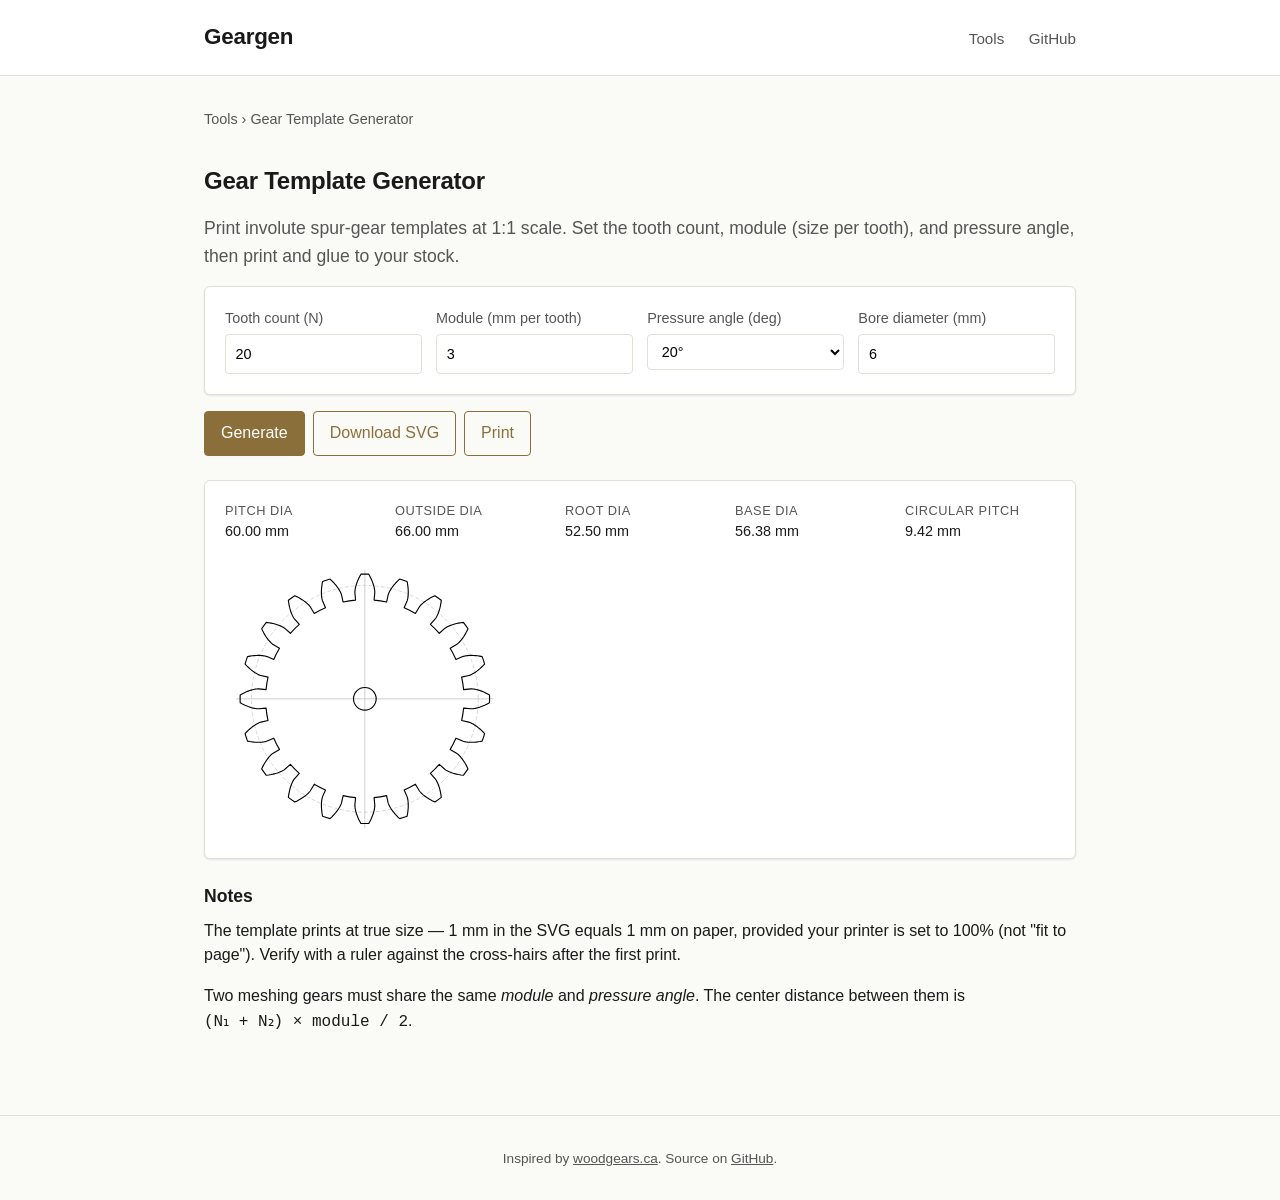
==== tools/gear-generator/index.html @ 98121b7c "Initial scaffold: gear template generator" ====
<!DOCTYPE html>
<html lang="en">
<head>
  <meta charset="UTF-8">
  <meta name="viewport" content="width=device-width, initial-scale=1">
  <title>Gear Template Generator — Geargen</title>
  <link rel="stylesheet" href="../../css/style.css">
</head>
<body>
  <header class="site">
    <div class="inner">
      <h1>Geargen</h1>
      <nav>
        <a href="../../index.html">Tools</a>
        <a href="https://github.com/Ayoub-Torkian/geargen">GitHub</a>
      </nav>
    </div>
  </header>

  <main>
    <div class="breadcrumb"><a href="../../index.html">Tools</a> &rsaquo; Gear Template Generator</div>
    <h2>Gear Template Generator</h2>
    <p class="lead">Print involute spur-gear templates at 1:1 scale. Set the tooth count, module (size per tooth), and pressure angle, then print and glue to your stock.</p>

    <form class="controls" id="gearForm" onsubmit="return false;">
      <div class="field">
        <label for="teeth">Tooth count (N)</label>
        <input type="number" id="teeth" min="6" max="200" step="1" value="20">
      </div>
      <div class="field">
        <label for="module">Module (mm per tooth)</label>
        <input type="number" id="module" min="0.5" max="20" step="0.1" value="3">
      </div>
      <div class="field">
        <label for="pressure">Pressure angle (deg)</label>
        <select id="pressure">
          <option value="14.5">14.5&deg;</option>
          <option value="20" selected>20&deg;</option>
          <option value="25">25&deg;</option>
        </select>
      </div>
      <div class="field">
        <label for="bore">Bore diameter (mm)</label>
        <input type="number" id="bore" min="0" max="50" step="0.5" value="6">
      </div>
    </form>

    <div class="actions">
      <button id="genBtn">Generate</button>
      <button class="secondary" id="downloadSvg">Download SVG</button>
      <button class="secondary" id="printBtn">Print</button>
    </div>

    <div class="output" id="output" hidden>
      <div class="stats" id="stats"></div>
      <div id="svgHost"></div>
    </div>

    <h3>Notes</h3>
    <p>The template prints at true size — 1&nbsp;mm in the SVG equals 1&nbsp;mm on paper, provided your printer is set to 100% (not "fit to page"). Verify with a ruler against the cross-hairs after the first print.</p>
    <p>Two meshing gears must share the same <em>module</em> and <em>pressure angle</em>. The center distance between them is <code>(N₁&nbsp;+&nbsp;N₂)&nbsp;×&nbsp;module&nbsp;/&nbsp;2</code>.</p>
  </main>

  <footer class="site">
    Inspired by <a href="https://woodgears.ca">woodgears.ca</a>. Source on <a href="https://github.com/Ayoub-Torkian/geargen">GitHub</a>.
  </footer>

  <script type="module">
    import { renderGearSVG } from './gear.js';

    const $ = (id) => document.getElementById(id);
    const output = $('output');
    const svgHost = $('svgHost');
    const statsEl = $('stats');

    function getInputs() {
      return {
        N: Math.max(6, Math.min(200, parseInt($('teeth').value, 10) || 20)),
        m: Math.max(0.5, Math.min(20, parseFloat($('module').value) || 3)),
        alphaDeg: parseFloat($('pressure').value) || 20,
        bore: Math.max(0, parseFloat($('bore').value) || 0),
      };
    }

    function generate() {
      const { N, m, alphaDeg, bore } = getInputs();
      const { svg, geometry: g } = renderGearSVG(N, m, alphaDeg, { boreDiameter: bore });
      svgHost.innerHTML = svg;
      output.hidden = false;

      const fmt = (n, d = 2) => n.toFixed(d) + ' mm';
      statsEl.innerHTML = `
        <div><span class="k">Pitch dia</span><span class="v">${fmt(g.rp * 2)}</span></div>
        <div><span class="k">Outside dia</span><span class="v">${fmt(g.raEff * 2)}</span></div>
        <div><span class="k">Root dia</span><span class="v">${fmt(g.rf * 2)}</span></div>
        <div><span class="k">Base dia</span><span class="v">${fmt(g.rb * 2)}</span></div>
        <div><span class="k">Circular pitch</span><span class="v">${fmt(Math.PI * g.m)}</span></div>
        ${g.pointedTip ? '<div><span class="k">Warning</span><span class="v" style="color:#b35;">Pointed teeth at this N</span></div>' : ''}
      `;
    }

    function downloadSvg() {
      const { N, m, alphaDeg, bore } = getInputs();
      const { svg } = renderGearSVG(N, m, alphaDeg, { boreDiameter: bore });
      const blob = new Blob([svg], { type: 'image/svg+xml;charset=utf-8' });
      const url = URL.createObjectURL(blob);
      const a = document.createElement('a');
      a.href = url;
      a.download = `gear_N${N}_m${m}_a${alphaDeg}.svg`;
      document.body.appendChild(a);
      a.click();
      a.remove();
      URL.revokeObjectURL(url);
    }

    $('genBtn').addEventListener('click', generate);
    $('downloadSvg').addEventListener('click', downloadSvg);
    $('printBtn').addEventListener('click', () => window.print());

    // Generate once on load
    generate();
  </script>
</body>
</html>
---- css/style.css ----
/* Geargen — modernized minimal style */

:root {
  --fg: #1a1a1a;
  --fg-soft: #555;
  --bg: #fafaf7;
  --bg-card: #ffffff;
  --accent: #8b6f3a;
  --accent-hover: #6b5429;
  --border: #e2dfd6;
  --shadow: 0 1px 3px rgba(0, 0, 0, 0.04), 0 1px 2px rgba(0, 0, 0, 0.06);
  --radius: 6px;
  --max-width: 920px;
}

* { box-sizing: border-box; }

html, body {
  margin: 0;
  padding: 0;
  background: var(--bg);
  color: var(--fg);
  font-family: -apple-system, BlinkMacSystemFont, "Segoe UI", Roboto, "Helvetica Neue", Arial, sans-serif;
  font-size: 16px;
  line-height: 1.55;
  -webkit-font-smoothing: antialiased;
}

a {
  color: var(--accent);
  text-decoration: none;
}
a:hover { color: var(--accent-hover); text-decoration: underline; }

header.site {
  border-bottom: 1px solid var(--border);
  background: var(--bg-card);
}
header.site .inner {
  max-width: var(--max-width);
  margin: 0 auto;
  padding: 1.25rem 1.5rem;
  display: flex;
  align-items: baseline;
  justify-content: space-between;
  gap: 1rem;
  flex-wrap: wrap;
}
header.site h1 {
  margin: 0;
  font-size: 1.4rem;
  letter-spacing: -0.01em;
}
header.site nav a {
  margin-left: 1.25rem;
  font-size: 0.95rem;
  color: var(--fg-soft);
}
header.site nav a:hover { color: var(--accent); }

main {
  max-width: var(--max-width);
  margin: 0 auto;
  padding: 2rem 1.5rem 4rem;
}

h2 {
  font-size: 1.5rem;
  margin: 2rem 0 1rem;
  letter-spacing: -0.01em;
}
h3 { font-size: 1.1rem; margin: 1.5rem 0 0.5rem; }

p { margin: 0 0 1rem; }
p.lead { font-size: 1.1rem; color: var(--fg-soft); }

.tool-grid {
  display: grid;
  grid-template-columns: repeat(auto-fill, minmax(260px, 1fr));
  gap: 1rem;
  margin-top: 1.5rem;
}
.tool-card {
  display: block;
  padding: 1.25rem;
  background: var(--bg-card);
  border: 1px solid var(--border);
  border-radius: var(--radius);
  box-shadow: var(--shadow);
  text-decoration: none;
  color: inherit;
  transition: transform 0.08s ease, border-color 0.08s ease;
}
.tool-card:hover {
  border-color: var(--accent);
  transform: translateY(-1px);
  text-decoration: none;
}
.tool-card h3 { margin: 0 0 0.4rem; color: var(--accent); }
.tool-card p { margin: 0; color: var(--fg-soft); font-size: 0.95rem; }
.tool-card.stub { opacity: 0.55; cursor: default; }
.tool-card.stub:hover { transform: none; border-color: var(--border); }

/* Forms / controls */
.controls {
  display: grid;
  grid-template-columns: repeat(auto-fit, minmax(180px, 1fr));
  gap: 0.9rem;
  padding: 1.25rem;
  background: var(--bg-card);
  border: 1px solid var(--border);
  border-radius: var(--radius);
  box-shadow: var(--shadow);
}
.field {
  display: flex;
  flex-direction: column;
  font-size: 0.9rem;
}
.field label {
  color: var(--fg-soft);
  margin-bottom: 0.3rem;
}
.field input, .field select {
  font: inherit;
  padding: 0.5rem 0.6rem;
  border: 1px solid var(--border);
  border-radius: 4px;
  background: #fff;
}
.field input:focus, .field select:focus {
  outline: 2px solid var(--accent);
  outline-offset: -1px;
  border-color: var(--accent);
}

.actions {
  margin-top: 1rem;
  display: flex;
  gap: 0.5rem;
  flex-wrap: wrap;
}
button {
  font: inherit;
  padding: 0.55rem 1rem;
  border: 1px solid var(--accent);
  background: var(--accent);
  color: #fff;
  border-radius: 4px;
  cursor: pointer;
}
button:hover { background: var(--accent-hover); border-color: var(--accent-hover); }
button.secondary {
  background: transparent;
  color: var(--accent);
}
button.secondary:hover { background: var(--bg-card); color: var(--accent-hover); }

/* Output area */
.output {
  margin-top: 1.5rem;
  padding: 1.25rem;
  background: var(--bg-card);
  border: 1px solid var(--border);
  border-radius: var(--radius);
  box-shadow: var(--shadow);
}
.output svg {
  display: block;
  max-width: 100%;
  height: auto;
  background: #fff;
}
.stats {
  display: grid;
  grid-template-columns: repeat(auto-fit, minmax(140px, 1fr));
  gap: 0.5rem 1.25rem;
  margin-bottom: 1rem;
  font-size: 0.9rem;
}
.stats .k { color: var(--fg-soft); display: block; font-size: 0.8rem; text-transform: uppercase; letter-spacing: 0.04em; }
.stats .v { font-variant-numeric: tabular-nums; font-weight: 500; }

footer.site {
  border-top: 1px solid var(--border);
  padding: 2rem 1.5rem;
  color: var(--fg-soft);
  font-size: 0.85rem;
  text-align: center;
}
footer.site a { color: var(--fg-soft); text-decoration: underline; }

/* Print: only show the gear SVG */
@media print {
  header.site, footer.site, .controls, .actions, .stats, .breadcrumb { display: none !important; }
  body { background: #fff; }
  main { padding: 0; max-width: none; }
  .output { border: none; box-shadow: none; padding: 0; }
}

.breadcrumb {
  font-size: 0.9rem;
  color: var(--fg-soft);
  margin-bottom: 0.5rem;
}
.breadcrumb a { color: var(--fg-soft); }
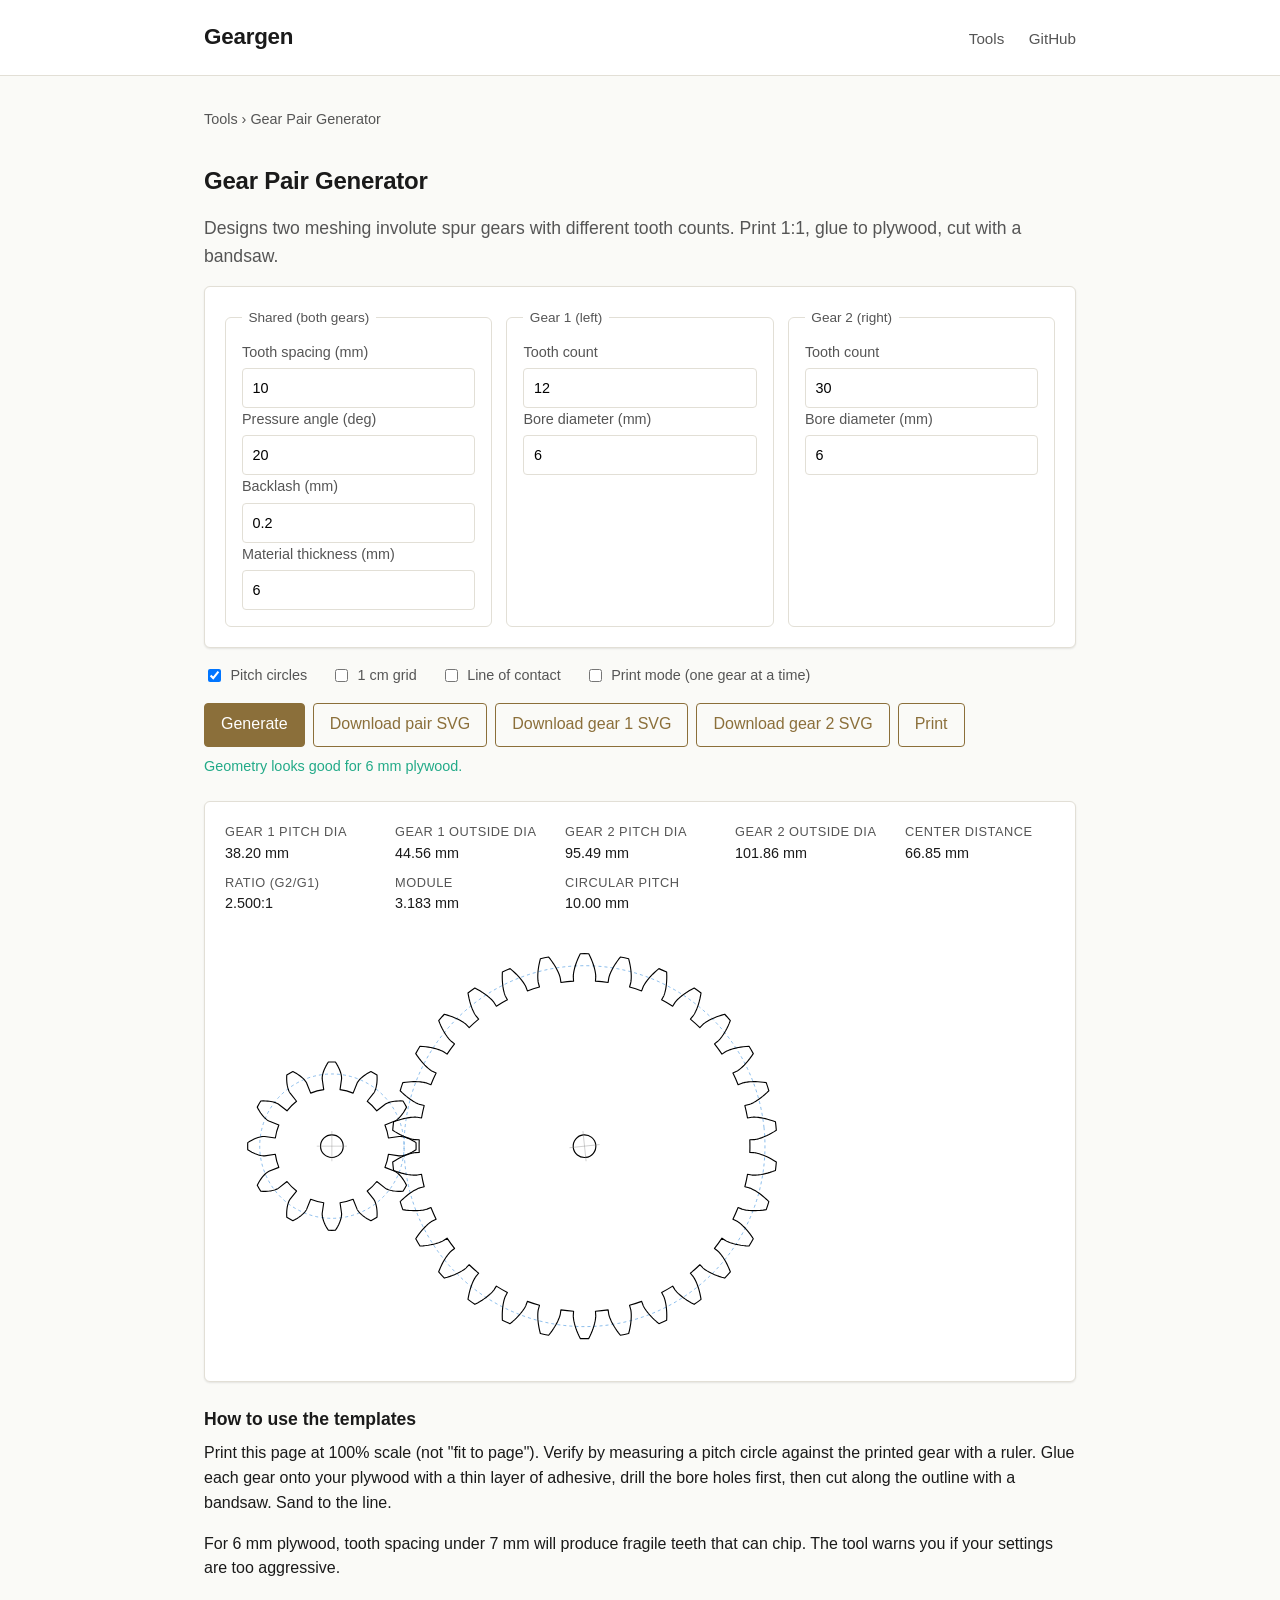
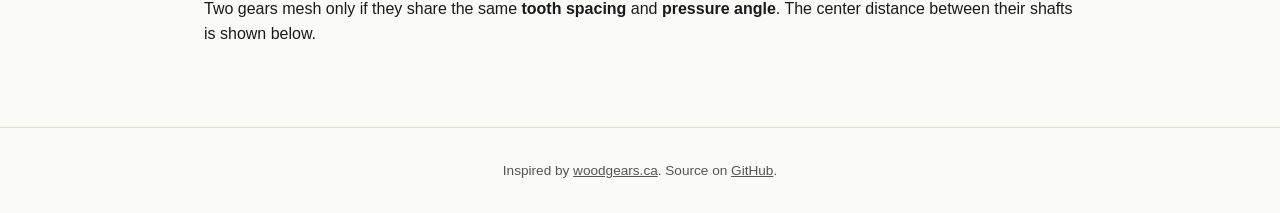
==== commit 6a0cfdff: "Update: 2026-05-25 15:42" ====
--- a/tools/gear-generator/index.html
+++ b/tools/gear-generator/index.html
@@ -3,8 +3,19 @@
 <head>
   <meta charset="UTF-8">
   <meta name="viewport" content="width=device-width, initial-scale=1">
-  <title>Gear Template Generator — Geargen</title>
+  <title>Gear Pair Generator — Geargen</title>
   <link rel="stylesheet" href="../../css/style.css">
+  <style>
+    .pair-controls { display: grid; grid-template-columns: repeat(auto-fit, minmax(140px, 1fr)); }
+    .toggles { display: flex; flex-wrap: wrap; gap: 1rem 1.5rem; margin-top: 1rem; font-size: 0.9rem; color: var(--fg-soft); }
+    .toggles label { display: flex; align-items: center; gap: 0.4rem; cursor: pointer; }
+    .warn { color: #b35; font-size: 0.9rem; margin-top: 0.5rem; }
+    .ok-note { color: #2a8;  font-size: 0.9rem; margin-top: 0.5rem; }
+    fieldset { border: 1px solid var(--border); border-radius: var(--radius); padding: 0.8rem 1rem 1rem; margin: 0; background: var(--bg-card); }
+    fieldset legend { font-size: 0.85rem; color: var(--fg-soft); padding: 0 0.4rem; }
+    .pair-grid { display: grid; grid-template-columns: 1fr 1fr; gap: 1rem; }
+    @media (max-width: 640px) { .pair-grid { grid-template-columns: 1fr; } }
+  </style>
 </head>
 <body>
   <header class="site">
@@ -18,47 +29,83 @@
   </header>
 
   <main>
-    <div class="breadcrumb"><a href="../../index.html">Tools</a> &rsaquo; Gear Template Generator</div>
-    <h2>Gear Template Generator</h2>
-    <p class="lead">Print involute spur-gear templates at 1:1 scale. Set the tooth count, module (size per tooth), and pressure angle, then print and glue to your stock.</p>
-
-    <form class="controls" id="gearForm" onsubmit="return false;">
-      <div class="field">
-        <label for="teeth">Tooth count (N)</label>
-        <input type="number" id="teeth" min="6" max="200" step="1" value="20">
-      </div>
-      <div class="field">
-        <label for="module">Module (mm per tooth)</label>
-        <input type="number" id="module" min="0.5" max="20" step="0.1" value="3">
-      </div>
-      <div class="field">
-        <label for="pressure">Pressure angle (deg)</label>
-        <select id="pressure">
-          <option value="14.5">14.5&deg;</option>
-          <option value="20" selected>20&deg;</option>
-          <option value="25">25&deg;</option>
-        </select>
-      </div>
-      <div class="field">
-        <label for="bore">Bore diameter (mm)</label>
-        <input type="number" id="bore" min="0" max="50" step="0.5" value="6">
-      </div>
+    <div class="breadcrumb"><a href="../../index.html">Tools</a> &rsaquo; Gear Pair Generator</div>
+    <h2>Gear Pair Generator</h2>
+    <p class="lead">Designs two meshing involute spur gears with different tooth counts. Print 1:1, glue to plywood, cut with a bandsaw.</p>
+
+    <form class="controls pair-controls" id="gearForm" onsubmit="return false;">
+      <fieldset>
+        <legend>Shared (both gears)</legend>
+        <div class="field">
+          <label for="spacing">Tooth spacing (mm)</label>
+          <input type="number" id="spacing" min="3" max="40" step="0.5" value="10">
+        </div>
+        <div class="field">
+          <label for="pressure">Pressure angle (deg)</label>
+          <input type="number" id="pressure" min="10" max="30" step="0.5" value="20">
+        </div>
+        <div class="field">
+          <label for="backlash">Backlash (mm)</label>
+          <input type="number" id="backlash" min="0" max="2" step="0.05" value="0.2">
+        </div>
+        <div class="field">
+          <label for="material">Material thickness (mm)</label>
+          <input type="number" id="material" min="3" max="25" step="0.5" value="6">
+        </div>
+      </fieldset>
+
+      <fieldset>
+        <legend>Gear 1 (left)</legend>
+        <div class="field">
+          <label for="teeth1">Tooth count</label>
+          <input type="number" id="teeth1" min="6" max="200" step="1" value="12">
+        </div>
+        <div class="field">
+          <label for="bore1">Bore diameter (mm)</label>
+          <input type="number" id="bore1" min="0" max="50" step="0.5" value="6">
+        </div>
+      </fieldset>
+
+      <fieldset>
+        <legend>Gear 2 (right)</legend>
+        <div class="field">
+          <label for="teeth2">Tooth count</label>
+          <input type="number" id="teeth2" min="6" max="200" step="1" value="30">
+        </div>
+        <div class="field">
+          <label for="bore2">Bore diameter (mm)</label>
+          <input type="number" id="bore2" min="0" max="50" step="0.5" value="6">
+        </div>
+      </fieldset>
     </form>
+
+    <div class="toggles">
+      <label><input type="checkbox" id="tShowPitch" checked> Pitch circles</label>
+      <label><input type="checkbox" id="tShowGrid"> 1 cm grid</label>
+      <label><input type="checkbox" id="tShowLOC"> Line of contact</label>
+      <label><input type="checkbox" id="tPrintMode"> Print mode (one gear at a time)</label>
+    </div>
 
     <div class="actions">
       <button id="genBtn">Generate</button>
-      <button class="secondary" id="downloadSvg">Download SVG</button>
+      <button class="secondary" id="dlBoth">Download pair SVG</button>
+      <button class="secondary" id="dlGear1">Download gear 1 SVG</button>
+      <button class="secondary" id="dlGear2">Download gear 2 SVG</button>
       <button class="secondary" id="printBtn">Print</button>
     </div>
+
+    <div id="warnings"></div>
 
     <div class="output" id="output" hidden>
       <div class="stats" id="stats"></div>
       <div id="svgHost"></div>
-    </div>
-
-    <h3>Notes</h3>
-    <p>The template prints at true size — 1&nbsp;mm in the SVG equals 1&nbsp;mm on paper, provided your printer is set to 100% (not "fit to page"). Verify with a ruler against the cross-hairs after the first print.</p>
-    <p>Two meshing gears must share the same <em>module</em> and <em>pressure angle</em>. The center distance between them is <code>(N₁&nbsp;+&nbsp;N₂)&nbsp;×&nbsp;module&nbsp;/&nbsp;2</code>.</p>
+      <div id="svgHost2" hidden></div>
+    </div>
+
+    <h3>How to use the templates</h3>
+    <p>Print this page at 100% scale (not "fit to page"). Verify by measuring a pitch circle against the printed gear with a ruler. Glue each gear onto your plywood with a thin layer of adhesive, drill the bore holes first, then cut along the outline with a bandsaw. Sand to the line.</p>
+    <p>For 6&nbsp;mm plywood, tooth spacing under 7&nbsp;mm will produce fragile teeth that can chip. The tool warns you if your settings are too aggressive.</p>
+    <p>Two gears mesh only if they share the same <strong>tooth spacing</strong> and <strong>pressure angle</strong>. The center distance between their shafts is shown below.</p>
   </main>
 
   <footer class="site">
@@ -66,58 +113,131 @@
   </footer>
 
   <script type="module">
-    import { renderGearSVG } from './gear.js';
+    import { renderGearPair, renderSingleGear } from './gear.js';
 
     const $ = (id) => document.getElementById(id);
-    const output = $('output');
-    const svgHost = $('svgHost');
-    const statsEl = $('stats');
+    const out = $('output'), svgHost = $('svgHost'), svgHost2 = $('svgHost2');
+    const statsEl = $('stats'), warnings = $('warnings');
 
     function getInputs() {
+      const spacing = Math.max(3, parseFloat($('spacing').value) || 10);   // circular pitch
       return {
-        N: Math.max(6, Math.min(200, parseInt($('teeth').value, 10) || 20)),
-        m: Math.max(0.5, Math.min(20, parseFloat($('module').value) || 3)),
-        alphaDeg: parseFloat($('pressure').value) || 20,
-        bore: Math.max(0, parseFloat($('bore').value) || 0),
+        spacing,
+        m: spacing / Math.PI,                                              // module = p / π
+        alphaDeg: Math.max(10, parseFloat($('pressure').value) || 20),
+        backlash: Math.max(0, parseFloat($('backlash').value) || 0),
+        material: Math.max(0, parseFloat($('material').value) || 6),
+        N1: Math.max(4, parseInt($('teeth1').value, 10) || 12),
+        N2: Math.max(4, parseInt($('teeth2').value, 10) || 30),
+        bore1: Math.max(0, parseFloat($('bore1').value) || 0),
+        bore2: Math.max(0, parseFloat($('bore2').value) || 0),
+        showPitch: $('tShowPitch').checked,
+        showGrid: $('tShowGrid').checked,
+        showLineOfContact: $('tShowLOC').checked,
+        printMode: $('tPrintMode').checked,
       };
     }
 
+    function fmt(n, d = 2) { return n.toFixed(d) + ' mm'; }
+
     function generate() {
-      const { N, m, alphaDeg, bore } = getInputs();
-      const { svg, geometry: g } = renderGearSVG(N, m, alphaDeg, { boreDiameter: bore });
-      svgHost.innerHTML = svg;
-      output.hidden = false;
-
-      const fmt = (n, d = 2) => n.toFixed(d) + ' mm';
+      const i = getInputs();
+      const { svg, g1, g2, centerDistance, ratio } = renderGearPair(
+        i.N1, i.N2, i.m, i.alphaDeg,
+        {
+          backlash: i.backlash,
+          bore1: i.bore1,
+          bore2: i.bore2,
+          showPitch: i.showPitch,
+          showGrid: i.showGrid,
+          showLineOfContact: i.showLineOfContact,
+        }
+      );
+
+      if (i.printMode) {
+        // Render each gear standalone, stacked for printing.
+        const g1Svg = renderSingleGear(i.N1, i.m, i.alphaDeg, { backlash: i.backlash, boreDiameter: i.bore1, showPitch: i.showPitch });
+        const g2Svg = renderSingleGear(i.N2, i.m, i.alphaDeg, { backlash: i.backlash, boreDiameter: i.bore2, showPitch: i.showPitch });
+        svgHost.innerHTML = g1Svg.svg;
+        svgHost2.innerHTML = g2Svg.svg;
+        svgHost2.hidden = false;
+      } else {
+        svgHost.innerHTML = svg;
+        svgHost2.hidden = true;
+        svgHost2.innerHTML = '';
+      }
+      out.hidden = false;
+
+      // Stats
       statsEl.innerHTML = `
-        <div><span class="k">Pitch dia</span><span class="v">${fmt(g.rp * 2)}</span></div>
-        <div><span class="k">Outside dia</span><span class="v">${fmt(g.raEff * 2)}</span></div>
-        <div><span class="k">Root dia</span><span class="v">${fmt(g.rf * 2)}</span></div>
-        <div><span class="k">Base dia</span><span class="v">${fmt(g.rb * 2)}</span></div>
-        <div><span class="k">Circular pitch</span><span class="v">${fmt(Math.PI * g.m)}</span></div>
-        ${g.pointedTip ? '<div><span class="k">Warning</span><span class="v" style="color:#b35;">Pointed teeth at this N</span></div>' : ''}
+        <div><span class="k">Gear 1 pitch dia</span><span class="v">${fmt(g1.rp * 2)}</span></div>
+        <div><span class="k">Gear 1 outside dia</span><span class="v">${fmt(g1.raEff * 2)}</span></div>
+        <div><span class="k">Gear 2 pitch dia</span><span class="v">${fmt(g2.rp * 2)}</span></div>
+        <div><span class="k">Gear 2 outside dia</span><span class="v">${fmt(g2.raEff * 2)}</span></div>
+        <div><span class="k">Center distance</span><span class="v">${fmt(centerDistance)}</span></div>
+        <div><span class="k">Ratio (G2/G1)</span><span class="v">${ratio.toFixed(3)}:1</span></div>
+        <div><span class="k">Module</span><span class="v">${i.m.toFixed(3)} mm</span></div>
+        <div><span class="k">Circular pitch</span><span class="v">${fmt(i.spacing)}</span></div>
       `;
+
+      // Warnings
+      const w = [];
+      // Tooth fragility on thin plywood: tooth thickness at pitch ≈ p/2, depth ≈ 2.25*m.
+      // Recommend tooth spacing >= material thickness + 2 mm so flank thickness > material.
+      if (i.spacing < i.material + 1) {
+        w.push(`<div class="warn">Tooth spacing (${i.spacing} mm) is small relative to material thickness (${i.material} mm). Teeth may snap. Try spacing &ge; ${(i.material + 2).toFixed(1)} mm.</div>`);
+      }
+      if (g1.pointedTip || g2.pointedTip) {
+        w.push(`<div class="warn">One or both gears have <strong>pointed teeth</strong> at this tooth count + pressure angle. Increase tooth count or pressure angle, or accept the pointed profile.</div>`);
+      }
+      if (i.N1 < 12 && i.alphaDeg < 20) {
+        w.push(`<div class="warn">Gear 1 has ${i.N1} teeth at ${i.alphaDeg}&deg; pressure angle &mdash; risk of undercut interference. Bump pressure angle to 20&deg;+ or increase tooth count.</div>`);
+      }
+      if (i.N2 < 12 && i.alphaDeg < 20) {
+        w.push(`<div class="warn">Gear 2 has ${i.N2} teeth at ${i.alphaDeg}&deg; pressure angle &mdash; risk of undercut interference.</div>`);
+      }
+      if (w.length === 0) {
+        w.push(`<div class="ok-note">Geometry looks good for ${i.material} mm plywood.</div>`);
+      }
+      warnings.innerHTML = w.join('');
     }
 
-    function downloadSvg() {
-      const { N, m, alphaDeg, bore } = getInputs();
-      const { svg } = renderGearSVG(N, m, alphaDeg, { boreDiameter: bore });
-      const blob = new Blob([svg], { type: 'image/svg+xml;charset=utf-8' });
+    function downloadSvg(svgString, filename) {
+      const blob = new Blob([svgString], { type: 'image/svg+xml;charset=utf-8' });
       const url = URL.createObjectURL(blob);
       const a = document.createElement('a');
-      a.href = url;
-      a.download = `gear_N${N}_m${m}_a${alphaDeg}.svg`;
-      document.body.appendChild(a);
-      a.click();
-      a.remove();
+      a.href = url; a.download = filename;
+      document.body.appendChild(a); a.click(); a.remove();
       URL.revokeObjectURL(url);
     }
 
     $('genBtn').addEventListener('click', generate);
-    $('downloadSvg').addEventListener('click', downloadSvg);
+    $('dlBoth').addEventListener('click', () => {
+      const i = getInputs();
+      const { svg } = renderGearPair(i.N1, i.N2, i.m, i.alphaDeg, {
+        backlash: i.backlash, bore1: i.bore1, bore2: i.bore2,
+        showPitch: i.showPitch, showGrid: i.showGrid, showLineOfContact: i.showLineOfContact,
+      });
+      downloadSvg(svg, `gear_pair_${i.N1}T_${i.N2}T_p${i.spacing}mm.svg`);
+    });
+    $('dlGear1').addEventListener('click', () => {
+      const i = getInputs();
+      const { svg } = renderSingleGear(i.N1, i.m, i.alphaDeg, { backlash: i.backlash, boreDiameter: i.bore1, showPitch: i.showPitch });
+      downloadSvg(svg, `gear1_${i.N1}T_p${i.spacing}mm.svg`);
+    });
+    $('dlGear2').addEventListener('click', () => {
+      const i = getInputs();
+      const { svg } = renderSingleGear(i.N2, i.m, i.alphaDeg, { backlash: i.backlash, boreDiameter: i.bore2, showPitch: i.showPitch });
+      downloadSvg(svg, `gear2_${i.N2}T_p${i.spacing}mm.svg`);
+    });
     $('printBtn').addEventListener('click', () => window.print());
 
-    // Generate once on load
+    // Re-render on any input change
+    document.querySelectorAll('#gearForm input, #gearForm select, .toggles input').forEach(el => {
+      el.addEventListener('change', generate);
+      el.addEventListener('input', generate);
+    });
+
     generate();
   </script>
 </body>
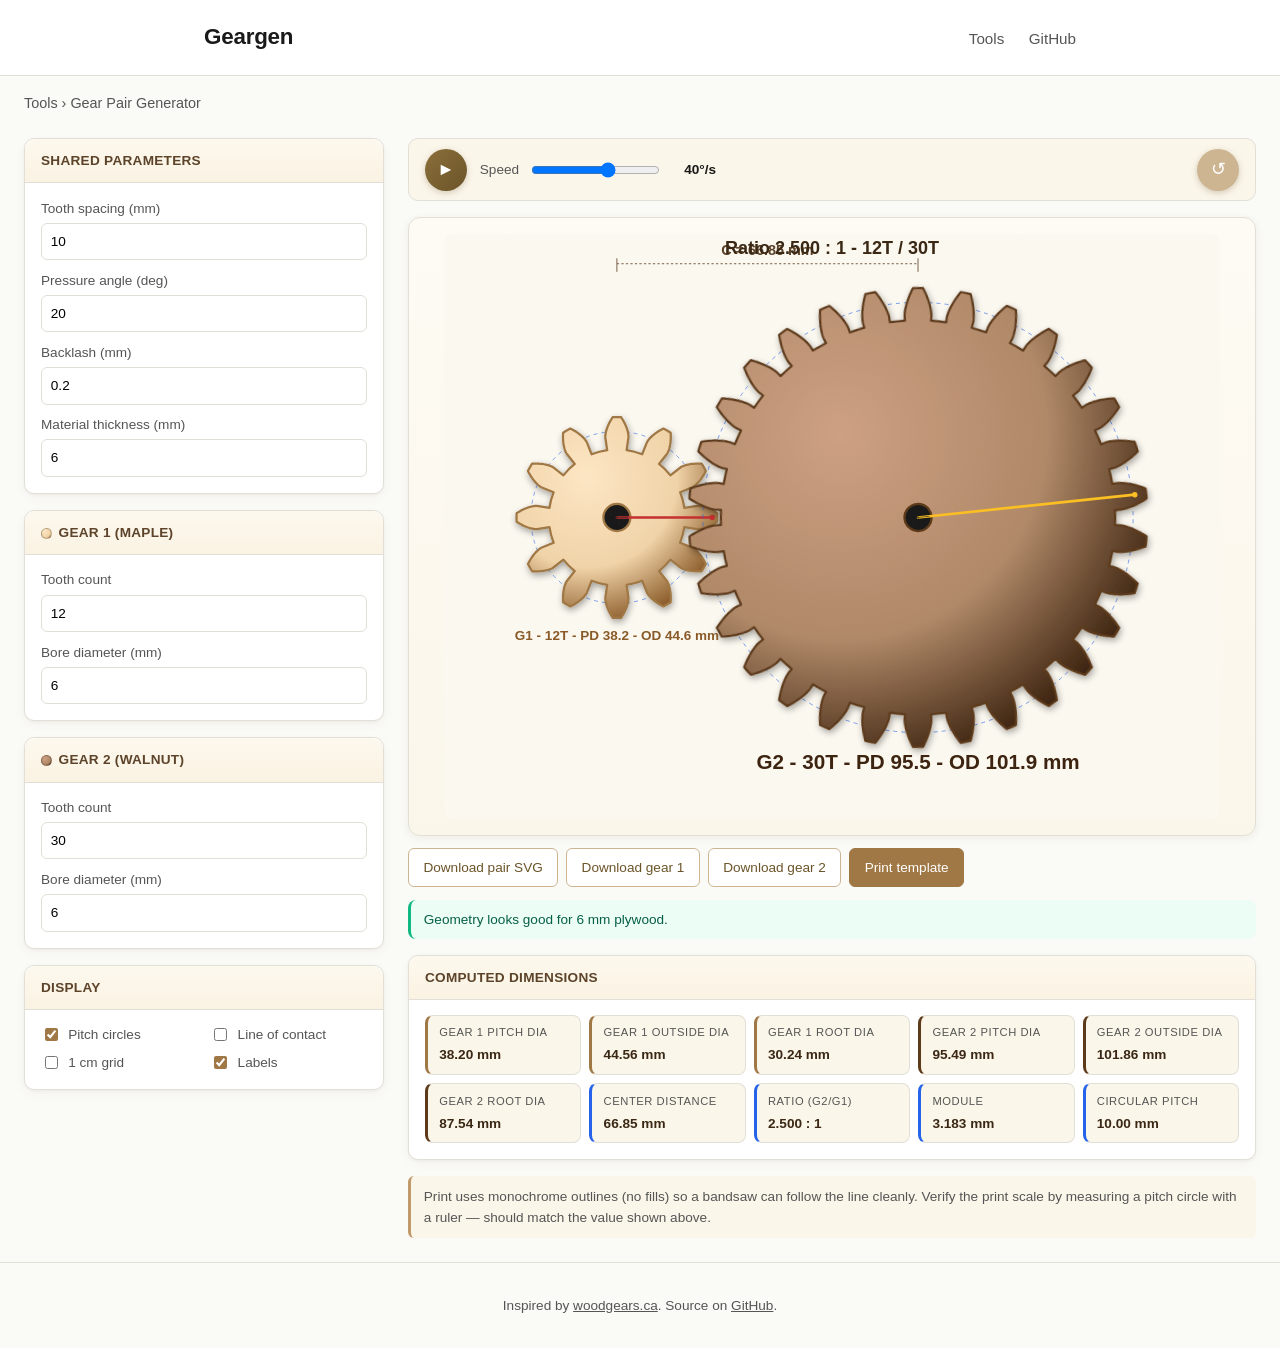
==== commit 3cdb23f4: "Update: 2026-05-25 15:55" ====
--- a/tools/gear-generator/index.html
+++ b/tools/gear-generator/index.html
@@ -3,18 +3,187 @@
 <head>
   <meta charset="UTF-8">
   <meta name="viewport" content="width=device-width, initial-scale=1">
-  <title>Gear Pair Generator — Geargen</title>
+  <title>Gear Pair Generator - Geargen</title>
   <link rel="stylesheet" href="../../css/style.css">
   <style>
-    .pair-controls { display: grid; grid-template-columns: repeat(auto-fit, minmax(140px, 1fr)); }
-    .toggles { display: flex; flex-wrap: wrap; gap: 1rem 1.5rem; margin-top: 1rem; font-size: 0.9rem; color: var(--fg-soft); }
-    .toggles label { display: flex; align-items: center; gap: 0.4rem; cursor: pointer; }
-    .warn { color: #b35; font-size: 0.9rem; margin-top: 0.5rem; }
-    .ok-note { color: #2a8;  font-size: 0.9rem; margin-top: 0.5rem; }
-    fieldset { border: 1px solid var(--border); border-radius: var(--radius); padding: 0.8rem 1rem 1rem; margin: 0; background: var(--bg-card); }
-    fieldset legend { font-size: 0.85rem; color: var(--fg-soft); padding: 0 0.4rem; }
-    .pair-grid { display: grid; grid-template-columns: 1fr 1fr; gap: 1rem; }
-    @media (max-width: 640px) { .pair-grid { grid-template-columns: 1fr; } }
+    /* === Layout === */
+    main.workspace {
+      max-width: 1280px;
+      display: grid;
+      grid-template-columns: 360px 1fr;
+      gap: 1.5rem;
+      padding: 1.5rem;
+      align-items: start;
+    }
+    @media (max-width: 960px) {
+      main.workspace { grid-template-columns: 1fr; }
+    }
+    .col-controls { position: sticky; top: 1rem; }
+    .col-visual { min-width: 0; }
+
+    /* === Cards === */
+    .card {
+      background: var(--bg-card);
+      border: 1px solid var(--border);
+      border-radius: 10px;
+      box-shadow: 0 1px 3px rgba(94, 70, 30, 0.06), 0 4px 12px rgba(94, 70, 30, 0.04);
+      margin-bottom: 1rem;
+    }
+    .card-header {
+      padding: 0.7rem 1rem;
+      border-bottom: 1px solid var(--border);
+      font-size: 0.85rem;
+      font-weight: 600;
+      letter-spacing: 0.02em;
+      color: #5c4329;
+      text-transform: uppercase;
+      background: linear-gradient(to bottom, #fdf8ee, #faf3e3);
+      border-radius: 10px 10px 0 0;
+      display: flex; align-items: center; justify-content: space-between;
+    }
+    .card-body { padding: 0.9rem 1rem 1rem; }
+
+    /* === Inputs === */
+    .field { display: flex; flex-direction: column; margin-bottom: 0.6rem; font-size: 0.85rem; }
+    .field:last-child { margin-bottom: 0; }
+    .field label { color: var(--fg-soft); margin-bottom: 0.25rem; font-weight: 500; }
+    .field .row { display: flex; align-items: center; gap: 0.5rem; }
+    .field input[type=number], .field select {
+      font: inherit;
+      padding: 0.45rem 0.55rem;
+      border: 1px solid var(--border);
+      border-radius: 6px;
+      background: #fff;
+      width: 100%;
+    }
+    .field input[type=range] { flex: 1; }
+    .field input:focus, .field select:focus {
+      outline: 2px solid #c19a6b;
+      outline-offset: -1px;
+      border-color: #a07845;
+    }
+
+    /* === Two-gear color tags === */
+    .tag {
+      display: inline-block;
+      width: 0.7rem; height: 0.7rem;
+      border-radius: 50%;
+      vertical-align: middle;
+      margin-right: 0.4rem;
+      border: 1px solid rgba(0,0,0,0.2);
+    }
+    .tag.maple  { background: radial-gradient(circle at 30% 30%, #fde6c4, #f0d3a8 60%, #a07845); }
+    .tag.walnut { background: radial-gradient(circle at 30% 30%, #cda083, #b08968 60%, #5d3a1a); }
+
+    /* === Toggles === */
+    .toggles { display: grid; grid-template-columns: 1fr 1fr; gap: 0.4rem 0.8rem; font-size: 0.85rem; }
+    .toggles label { display: flex; align-items: center; gap: 0.45rem; cursor: pointer; color: var(--fg-soft); }
+    .toggles input { accent-color: #a07845; }
+
+    /* === Animation bar === */
+    .anim-bar {
+      display: flex; align-items: center; gap: 0.8rem;
+      padding: 0.6rem 1rem;
+      background: #fbf6ea;
+      border: 1px solid var(--border);
+      border-radius: 10px;
+      margin-bottom: 1rem;
+    }
+    .anim-bar button.play {
+      width: 42px; height: 42px; border-radius: 50%;
+      border: none; cursor: pointer;
+      background: linear-gradient(135deg, #8b6f3a, #6b5429);
+      color: white; font-size: 1.1rem; display: flex; align-items: center; justify-content: center;
+      box-shadow: 0 2px 6px rgba(94, 70, 30, 0.25);
+    }
+    .anim-bar button.play:hover { transform: translateY(-1px); }
+    .anim-bar .speed { flex: 1; display: flex; align-items: center; gap: 0.6rem; font-size: 0.85rem; color: var(--fg-soft); }
+    .anim-bar .speed-val { font-variant-numeric: tabular-nums; min-width: 2.8rem; text-align: right; color: var(--fg); font-weight: 600; }
+
+    /* === Visualization === */
+    .stage {
+      background: linear-gradient(180deg, #fefbf4, #fbf6ea);
+      border: 1px solid var(--border);
+      border-radius: 12px;
+      box-shadow: 0 2px 8px rgba(94, 70, 30, 0.08);
+      padding: 1rem;
+      min-height: 320px;
+    }
+    .stage svg { display: block; width: 100%; height: auto; max-height: 65vh; }
+
+    /* === Stats grid === */
+    .stats-grid {
+      display: grid;
+      grid-template-columns: repeat(auto-fit, minmax(150px, 1fr));
+      gap: 0.5rem;
+      padding: 0;
+      margin: 0;
+      list-style: none;
+    }
+    .stats-grid li {
+      background: #fbf6ea;
+      border: 1px solid var(--border);
+      border-radius: 8px;
+      padding: 0.55rem 0.7rem;
+      font-size: 0.85rem;
+    }
+    .stats-grid .k {
+      display: block;
+      font-size: 0.7rem;
+      text-transform: uppercase;
+      letter-spacing: 0.05em;
+      color: var(--fg-soft);
+      margin-bottom: 0.15rem;
+    }
+    .stats-grid .v { font-weight: 600; font-variant-numeric: tabular-nums; color: #3a2814; }
+    .stats-grid li.g1 { border-left: 3px solid #a07845; }
+    .stats-grid li.g2 { border-left: 3px solid #5d3a1a; }
+    .stats-grid li.shared { border-left: 3px solid #2563eb; }
+
+    /* === Action bar === */
+    .actions-bar {
+      display: flex; flex-wrap: wrap; gap: 0.5rem;
+      margin-top: 0.75rem;
+    }
+    .actions-bar button {
+      font: inherit;
+      padding: 0.5rem 0.9rem;
+      border: 1px solid #a07845;
+      background: #a07845;
+      color: white;
+      border-radius: 6px;
+      cursor: pointer;
+      font-size: 0.85rem;
+      font-weight: 500;
+    }
+    .actions-bar button.secondary {
+      background: white; color: #6b5429; border-color: #cdb592;
+    }
+    .actions-bar button:hover { transform: translateY(-1px); box-shadow: 0 2px 4px rgba(94, 70, 30, 0.15); }
+
+    /* === Warnings === */
+    .alerts { margin-top: 0.8rem; }
+    .alert {
+      padding: 0.55rem 0.8rem;
+      border-radius: 8px;
+      margin-bottom: 0.4rem;
+      font-size: 0.85rem;
+      border-left: 3px solid;
+    }
+    .alert.warn { background: #fff4e0; border-color: #d97706; color: #78350f; }
+    .alert.ok   { background: #ecfdf5; border-color: #10b981; color: #065f46; }
+
+    /* === Breadcrumb === */
+    .breadcrumb { padding: 1rem 1.5rem 0; max-width: 1280px; margin: 0 auto; }
+
+    /* === Print: hide everything except SVG === */
+    @media print {
+      header.site, footer.site, .col-controls, .anim-bar, .actions-bar, .alerts, .breadcrumb, .card-header, .tip { display: none !important; }
+      main.workspace { grid-template-columns: 1fr; padding: 0; max-width: none; }
+      .stage { border: none; box-shadow: none; padding: 0; background: white; }
+    }
+
+    .tip { font-size: 0.85rem; color: var(--fg-soft); margin-top: 0.8rem; padding: 0.6rem 0.8rem; background: #fbf6ea; border-radius: 6px; border-left: 3px solid #c19a6b; }
   </style>
 </head>
 <body>
@@ -28,84 +197,110 @@
     </div>
   </header>
 
-  <main>
-    <div class="breadcrumb"><a href="../../index.html">Tools</a> &rsaquo; Gear Pair Generator</div>
-    <h2>Gear Pair Generator</h2>
-    <p class="lead">Designs two meshing involute spur gears with different tooth counts. Print 1:1, glue to plywood, cut with a bandsaw.</p>
-
-    <form class="controls pair-controls" id="gearForm" onsubmit="return false;">
-      <fieldset>
-        <legend>Shared (both gears)</legend>
-        <div class="field">
-          <label for="spacing">Tooth spacing (mm)</label>
-          <input type="number" id="spacing" min="3" max="40" step="0.5" value="10">
-        </div>
-        <div class="field">
-          <label for="pressure">Pressure angle (deg)</label>
-          <input type="number" id="pressure" min="10" max="30" step="0.5" value="20">
-        </div>
-        <div class="field">
-          <label for="backlash">Backlash (mm)</label>
-          <input type="number" id="backlash" min="0" max="2" step="0.05" value="0.2">
-        </div>
-        <div class="field">
-          <label for="material">Material thickness (mm)</label>
-          <input type="number" id="material" min="3" max="25" step="0.5" value="6">
-        </div>
-      </fieldset>
-
-      <fieldset>
-        <legend>Gear 1 (left)</legend>
-        <div class="field">
-          <label for="teeth1">Tooth count</label>
-          <input type="number" id="teeth1" min="6" max="200" step="1" value="12">
-        </div>
-        <div class="field">
-          <label for="bore1">Bore diameter (mm)</label>
-          <input type="number" id="bore1" min="0" max="50" step="0.5" value="6">
-        </div>
-      </fieldset>
-
-      <fieldset>
-        <legend>Gear 2 (right)</legend>
-        <div class="field">
-          <label for="teeth2">Tooth count</label>
-          <input type="number" id="teeth2" min="6" max="200" step="1" value="30">
-        </div>
-        <div class="field">
-          <label for="bore2">Bore diameter (mm)</label>
-          <input type="number" id="bore2" min="0" max="50" step="0.5" value="6">
-        </div>
-      </fieldset>
-    </form>
-
-    <div class="toggles">
-      <label><input type="checkbox" id="tShowPitch" checked> Pitch circles</label>
-      <label><input type="checkbox" id="tShowGrid"> 1 cm grid</label>
-      <label><input type="checkbox" id="tShowLOC"> Line of contact</label>
-      <label><input type="checkbox" id="tPrintMode"> Print mode (one gear at a time)</label>
+  <div class="breadcrumb"><a href="../../index.html">Tools</a> &rsaquo; Gear Pair Generator</div>
+
+  <main class="workspace">
+    <!-- LEFT: controls -->
+    <div class="col-controls">
+      <form id="gearForm" onsubmit="return false;">
+
+        <div class="card">
+          <div class="card-header">Shared parameters</div>
+          <div class="card-body">
+            <div class="field">
+              <label for="spacing">Tooth spacing (mm)</label>
+              <input type="number" id="spacing" min="3" max="40" step="0.5" value="10">
+            </div>
+            <div class="field">
+              <label for="pressure">Pressure angle (deg)</label>
+              <input type="number" id="pressure" min="10" max="30" step="0.5" value="20">
+            </div>
+            <div class="field">
+              <label for="backlash">Backlash (mm)</label>
+              <input type="number" id="backlash" min="0" max="2" step="0.05" value="0.2">
+            </div>
+            <div class="field">
+              <label for="material">Material thickness (mm)</label>
+              <input type="number" id="material" min="3" max="25" step="0.5" value="6">
+            </div>
+          </div>
+        </div>
+
+        <div class="card">
+          <div class="card-header"><span><span class="tag maple"></span>Gear 1 (maple)</span></div>
+          <div class="card-body">
+            <div class="field">
+              <label for="teeth1">Tooth count</label>
+              <input type="number" id="teeth1" min="6" max="200" step="1" value="12">
+            </div>
+            <div class="field">
+              <label for="bore1">Bore diameter (mm)</label>
+              <input type="number" id="bore1" min="0" max="50" step="0.5" value="6">
+            </div>
+          </div>
+        </div>
+
+        <div class="card">
+          <div class="card-header"><span><span class="tag walnut"></span>Gear 2 (walnut)</span></div>
+          <div class="card-body">
+            <div class="field">
+              <label for="teeth2">Tooth count</label>
+              <input type="number" id="teeth2" min="6" max="200" step="1" value="30">
+            </div>
+            <div class="field">
+              <label for="bore2">Bore diameter (mm)</label>
+              <input type="number" id="bore2" min="0" max="50" step="0.5" value="6">
+            </div>
+          </div>
+        </div>
+
+        <div class="card">
+          <div class="card-header">Display</div>
+          <div class="card-body">
+            <div class="toggles">
+              <label><input type="checkbox" id="tShowPitch" checked> Pitch circles</label>
+              <label><input type="checkbox" id="tShowLOC"> Line of contact</label>
+              <label><input type="checkbox" id="tShowGrid"> 1 cm grid</label>
+              <label><input type="checkbox" id="tShowAnnot" checked> Labels</label>
+            </div>
+          </div>
+        </div>
+      </form>
     </div>
 
-    <div class="actions">
-      <button id="genBtn">Generate</button>
-      <button class="secondary" id="dlBoth">Download pair SVG</button>
-      <button class="secondary" id="dlGear1">Download gear 1 SVG</button>
-      <button class="secondary" id="dlGear2">Download gear 2 SVG</button>
-      <button class="secondary" id="printBtn">Print</button>
+    <!-- RIGHT: visualization -->
+    <div class="col-visual">
+
+      <div class="anim-bar">
+        <button class="play" id="playBtn" title="Play / pause">&#9658;</button>
+        <div class="speed">
+          <span>Speed</span>
+          <input type="range" id="speed" min="-180" max="180" step="5" value="40">
+          <span class="speed-val" id="speedVal">40&deg;/s</span>
+        </div>
+        <button class="play" id="resetBtn" title="Reset rotation" style="background:#cdb592;">&#x21BA;</button>
+      </div>
+
+      <div class="stage" id="stage"></div>
+
+      <div class="actions-bar">
+        <button class="secondary" id="dlBoth">Download pair SVG</button>
+        <button class="secondary" id="dlGear1">Download gear 1</button>
+        <button class="secondary" id="dlGear2">Download gear 2</button>
+        <button id="printBtn">Print template</button>
+      </div>
+
+      <div class="alerts" id="alerts"></div>
+
+      <div class="card" style="margin-top: 1rem;">
+        <div class="card-header">Computed dimensions</div>
+        <div class="card-body">
+          <ul class="stats-grid" id="stats"></ul>
+        </div>
+      </div>
+
+      <div class="tip">Print uses monochrome outlines (no fills) so a bandsaw can follow the line cleanly. Verify the print scale by measuring a pitch circle with a ruler &mdash; should match the value shown above.</div>
     </div>
-
-    <div id="warnings"></div>
-
-    <div class="output" id="output" hidden>
-      <div class="stats" id="stats"></div>
-      <div id="svgHost"></div>
-      <div id="svgHost2" hidden></div>
-    </div>
-
-    <h3>How to use the templates</h3>
-    <p>Print this page at 100% scale (not "fit to page"). Verify by measuring a pitch circle against the printed gear with a ruler. Glue each gear onto your plywood with a thin layer of adhesive, drill the bore holes first, then cut along the outline with a bandsaw. Sand to the line.</p>
-    <p>For 6&nbsp;mm plywood, tooth spacing under 7&nbsp;mm will produce fragile teeth that can chip. The tool warns you if your settings are too aggressive.</p>
-    <p>Two gears mesh only if they share the same <strong>tooth spacing</strong> and <strong>pressure angle</strong>. The center distance between their shafts is shown below.</p>
   </main>
 
   <footer class="site">
@@ -115,15 +310,17 @@
   <script type="module">
     import { renderGearPair, renderSingleGear } from './gear.js';
 
-    const $ = (id) => document.getElementById(id);
-    const out = $('output'), svgHost = $('svgHost'), svgHost2 = $('svgHost2');
-    const statsEl = $('stats'), warnings = $('warnings');
+    const $ = id => document.getElementById(id);
+    const stage = $('stage'), statsEl = $('stats'), alertsEl = $('alerts');
+
+    let lastResult = null;     // last pair result (svg, g1, g2, cd, ratio, gear2PhaseDeg)
+    let baseTheta1 = 0;        // gear 1 base rotation (degrees), advanced by animation
 
     function getInputs() {
-      const spacing = Math.max(3, parseFloat($('spacing').value) || 10);   // circular pitch
+      const spacing = Math.max(3, parseFloat($('spacing').value) || 10);
       return {
         spacing,
-        m: spacing / Math.PI,                                              // module = p / π
+        m: spacing / Math.PI,
         alphaDeg: Math.max(10, parseFloat($('pressure').value) || 20),
         backlash: Math.max(0, parseFloat($('backlash').value) || 0),
         material: Math.max(0, parseFloat($('material').value) || 6),
@@ -134,75 +331,100 @@
         showPitch: $('tShowPitch').checked,
         showGrid: $('tShowGrid').checked,
         showLineOfContact: $('tShowLOC').checked,
-        printMode: $('tPrintMode').checked,
+        showAnnotations: $('tShowAnnot').checked,
       };
     }
-
-    function fmt(n, d = 2) { return n.toFixed(d) + ' mm'; }
+    const fmt = (n, d=2) => n.toFixed(d) + ' mm';
 
     function generate() {
       const i = getInputs();
-      const { svg, g1, g2, centerDistance, ratio } = renderGearPair(
-        i.N1, i.N2, i.m, i.alphaDeg,
-        {
-          backlash: i.backlash,
-          bore1: i.bore1,
-          bore2: i.bore2,
-          showPitch: i.showPitch,
-          showGrid: i.showGrid,
-          showLineOfContact: i.showLineOfContact,
-        }
-      );
-
-      if (i.printMode) {
-        // Render each gear standalone, stacked for printing.
-        const g1Svg = renderSingleGear(i.N1, i.m, i.alphaDeg, { backlash: i.backlash, boreDiameter: i.bore1, showPitch: i.showPitch });
-        const g2Svg = renderSingleGear(i.N2, i.m, i.alphaDeg, { backlash: i.backlash, boreDiameter: i.bore2, showPitch: i.showPitch });
-        svgHost.innerHTML = g1Svg.svg;
-        svgHost2.innerHTML = g2Svg.svg;
-        svgHost2.hidden = false;
-      } else {
-        svgHost.innerHTML = svg;
-        svgHost2.hidden = true;
-        svgHost2.innerHTML = '';
+      lastResult = renderGearPair(i.N1, i.N2, i.m, i.alphaDeg, {
+        style: 'preview',
+        backlash: i.backlash,
+        bore1: i.bore1, bore2: i.bore2,
+        showPitch: i.showPitch,
+        showGrid: i.showGrid,
+        showLineOfContact: i.showLineOfContact,
+        showAnnotations: i.showAnnotations,
+      });
+      stage.innerHTML = lastResult.svg;
+      applyRotation();
+      renderStats(i, lastResult);
+      renderAlerts(i, lastResult);
+    }
+
+    function applyRotation() {
+      if (!lastResult) return;
+      const { g1, g2, centerDistance, gear2PhaseDeg } = lastResult;
+      // External mesh: gears rotate in opposite directions; gear 2 speed = -N1/N2 of gear 1.
+      const theta1 = baseTheta1;
+      const theta2 = gear2PhaseDeg - theta1 * (g1.N / g2.N);
+      const el1 = document.getElementById('gear1Group');
+      const el2 = document.getElementById('gear2Group');
+      if (el1) el1.setAttribute('transform', `translate(0 0) rotate(${theta1})`);
+      if (el2) el2.setAttribute('transform', `translate(${centerDistance} 0) rotate(${theta2})`);
+    }
+
+    function renderStats(i, r) {
+      statsEl.innerHTML = `
+        <li class="g1"><span class="k">Gear 1 pitch dia</span><span class="v">${fmt(r.g1.rp * 2)}</span></li>
+        <li class="g1"><span class="k">Gear 1 outside dia</span><span class="v">${fmt(r.g1.raEff * 2)}</span></li>
+        <li class="g1"><span class="k">Gear 1 root dia</span><span class="v">${fmt(r.g1.rf * 2)}</span></li>
+        <li class="g2"><span class="k">Gear 2 pitch dia</span><span class="v">${fmt(r.g2.rp * 2)}</span></li>
+        <li class="g2"><span class="k">Gear 2 outside dia</span><span class="v">${fmt(r.g2.raEff * 2)}</span></li>
+        <li class="g2"><span class="k">Gear 2 root dia</span><span class="v">${fmt(r.g2.rf * 2)}</span></li>
+        <li class="shared"><span class="k">Center distance</span><span class="v">${fmt(r.centerDistance)}</span></li>
+        <li class="shared"><span class="k">Ratio (G2/G1)</span><span class="v">${r.ratio.toFixed(3)} : 1</span></li>
+        <li class="shared"><span class="k">Module</span><span class="v">${i.m.toFixed(3)} mm</span></li>
+        <li class="shared"><span class="k">Circular pitch</span><span class="v">${fmt(i.spacing)}</span></li>
+      `;
+    }
+
+    function renderAlerts(i, r) {
+      const w = [];
+      if (i.spacing < i.material + 1) {
+        w.push(`<div class="alert warn">Tooth spacing (${i.spacing} mm) is small for ${i.material} mm plywood. Try &ge; ${(i.material + 2).toFixed(1)} mm to avoid fragile teeth.</div>`);
       }
-      out.hidden = false;
-
-      // Stats
-      statsEl.innerHTML = `
-        <div><span class="k">Gear 1 pitch dia</span><span class="v">${fmt(g1.rp * 2)}</span></div>
-        <div><span class="k">Gear 1 outside dia</span><span class="v">${fmt(g1.raEff * 2)}</span></div>
-        <div><span class="k">Gear 2 pitch dia</span><span class="v">${fmt(g2.rp * 2)}</span></div>
-        <div><span class="k">Gear 2 outside dia</span><span class="v">${fmt(g2.raEff * 2)}</span></div>
-        <div><span class="k">Center distance</span><span class="v">${fmt(centerDistance)}</span></div>
-        <div><span class="k">Ratio (G2/G1)</span><span class="v">${ratio.toFixed(3)}:1</span></div>
-        <div><span class="k">Module</span><span class="v">${i.m.toFixed(3)} mm</span></div>
-        <div><span class="k">Circular pitch</span><span class="v">${fmt(i.spacing)}</span></div>
-      `;
-
-      // Warnings
-      const w = [];
-      // Tooth fragility on thin plywood: tooth thickness at pitch ≈ p/2, depth ≈ 2.25*m.
-      // Recommend tooth spacing >= material thickness + 2 mm so flank thickness > material.
-      if (i.spacing < i.material + 1) {
-        w.push(`<div class="warn">Tooth spacing (${i.spacing} mm) is small relative to material thickness (${i.material} mm). Teeth may snap. Try spacing &ge; ${(i.material + 2).toFixed(1)} mm.</div>`);
-      }
-      if (g1.pointedTip || g2.pointedTip) {
-        w.push(`<div class="warn">One or both gears have <strong>pointed teeth</strong> at this tooth count + pressure angle. Increase tooth count or pressure angle, or accept the pointed profile.</div>`);
+      if (r.g1.pointedTip || r.g2.pointedTip) {
+        w.push(`<div class="alert warn">Pointed teeth at this tooth count + pressure angle. Increase pressure angle or tooth count.</div>`);
       }
       if (i.N1 < 12 && i.alphaDeg < 20) {
-        w.push(`<div class="warn">Gear 1 has ${i.N1} teeth at ${i.alphaDeg}&deg; pressure angle &mdash; risk of undercut interference. Bump pressure angle to 20&deg;+ or increase tooth count.</div>`);
+        w.push(`<div class="alert warn">Gear 1 has only ${i.N1} teeth at ${i.alphaDeg}&deg; &mdash; risk of undercut. Try 20&deg;+.</div>`);
       }
       if (i.N2 < 12 && i.alphaDeg < 20) {
-        w.push(`<div class="warn">Gear 2 has ${i.N2} teeth at ${i.alphaDeg}&deg; pressure angle &mdash; risk of undercut interference.</div>`);
+        w.push(`<div class="alert warn">Gear 2 has only ${i.N2} teeth at ${i.alphaDeg}&deg; &mdash; risk of undercut.</div>`);
       }
-      if (w.length === 0) {
-        w.push(`<div class="ok-note">Geometry looks good for ${i.material} mm plywood.</div>`);
+      if (w.length === 0) w.push(`<div class="alert ok">Geometry looks good for ${i.material} mm plywood.</div>`);
+      alertsEl.innerHTML = w.join('');
+    }
+
+    /* === Animation === */
+    let playing = false, lastTime = 0, speedDegPerSec = 40;
+
+    function tick(t) {
+      if (!playing) return;
+      if (lastTime) {
+        baseTheta1 = (baseTheta1 + (t - lastTime) * 0.001 * speedDegPerSec) % 360;
+        applyRotation();
       }
-      warnings.innerHTML = w.join('');
-    }
-
-    function downloadSvg(svgString, filename) {
+      lastTime = t;
+      requestAnimationFrame(tick);
+    }
+
+    $('playBtn').addEventListener('click', () => {
+      playing = !playing;
+      $('playBtn').innerHTML = playing ? '&#10074;&#10074;' : '&#9658;';
+      lastTime = 0;
+      if (playing) requestAnimationFrame(tick);
+    });
+    $('resetBtn').addEventListener('click', () => { baseTheta1 = 0; applyRotation(); });
+    $('speed').addEventListener('input', () => {
+      speedDegPerSec = parseFloat($('speed').value) || 0;
+      $('speedVal').textContent = `${speedDegPerSec.toFixed(0)}°/s`;
+    });
+
+    /* === Download === */
+    function dl(svgString, filename) {
       const blob = new Blob([svgString], { type: 'image/svg+xml;charset=utf-8' });
       const url = URL.createObjectURL(blob);
       const a = document.createElement('a');
@@ -210,32 +432,30 @@
       document.body.appendChild(a); a.click(); a.remove();
       URL.revokeObjectURL(url);
     }
-
-    $('genBtn').addEventListener('click', generate);
     $('dlBoth').addEventListener('click', () => {
       const i = getInputs();
       const { svg } = renderGearPair(i.N1, i.N2, i.m, i.alphaDeg, {
-        backlash: i.backlash, bore1: i.bore1, bore2: i.bore2,
-        showPitch: i.showPitch, showGrid: i.showGrid, showLineOfContact: i.showLineOfContact,
+        style: 'print', backlash: i.backlash, bore1: i.bore1, bore2: i.bore2,
+        showPitch: false, showGrid: false, showLineOfContact: false, showAnnotations: false,
       });
-      downloadSvg(svg, `gear_pair_${i.N1}T_${i.N2}T_p${i.spacing}mm.svg`);
+      dl(svg, `gear_pair_${i.N1}T_${i.N2}T_p${i.spacing}mm.svg`);
     });
     $('dlGear1').addEventListener('click', () => {
       const i = getInputs();
-      const { svg } = renderSingleGear(i.N1, i.m, i.alphaDeg, { backlash: i.backlash, boreDiameter: i.bore1, showPitch: i.showPitch });
-      downloadSvg(svg, `gear1_${i.N1}T_p${i.spacing}mm.svg`);
+      const { svg } = renderSingleGear(i.N1, i.m, i.alphaDeg, { style:'print', backlash:i.backlash, boreDiameter:i.bore1, showPitch:false });
+      dl(svg, `gear1_${i.N1}T_p${i.spacing}mm.svg`);
     });
     $('dlGear2').addEventListener('click', () => {
       const i = getInputs();
-      const { svg } = renderSingleGear(i.N2, i.m, i.alphaDeg, { backlash: i.backlash, boreDiameter: i.bore2, showPitch: i.showPitch });
-      downloadSvg(svg, `gear2_${i.N2}T_p${i.spacing}mm.svg`);
+      const { svg } = renderSingleGear(i.N2, i.m, i.alphaDeg, { style:'print', backlash:i.backlash, boreDiameter:i.bore2, showPitch:false });
+      dl(svg, `gear2_${i.N2}T_p${i.spacing}mm.svg`);
     });
     $('printBtn').addEventListener('click', () => window.print());
 
-    // Re-render on any input change
-    document.querySelectorAll('#gearForm input, #gearForm select, .toggles input').forEach(el => {
+    /* === Live update === */
+    document.querySelectorAll('#gearForm input').forEach(el => {
+      el.addEventListener('input', generate);
       el.addEventListener('change', generate);
-      el.addEventListener('input', generate);
     });
 
     generate();
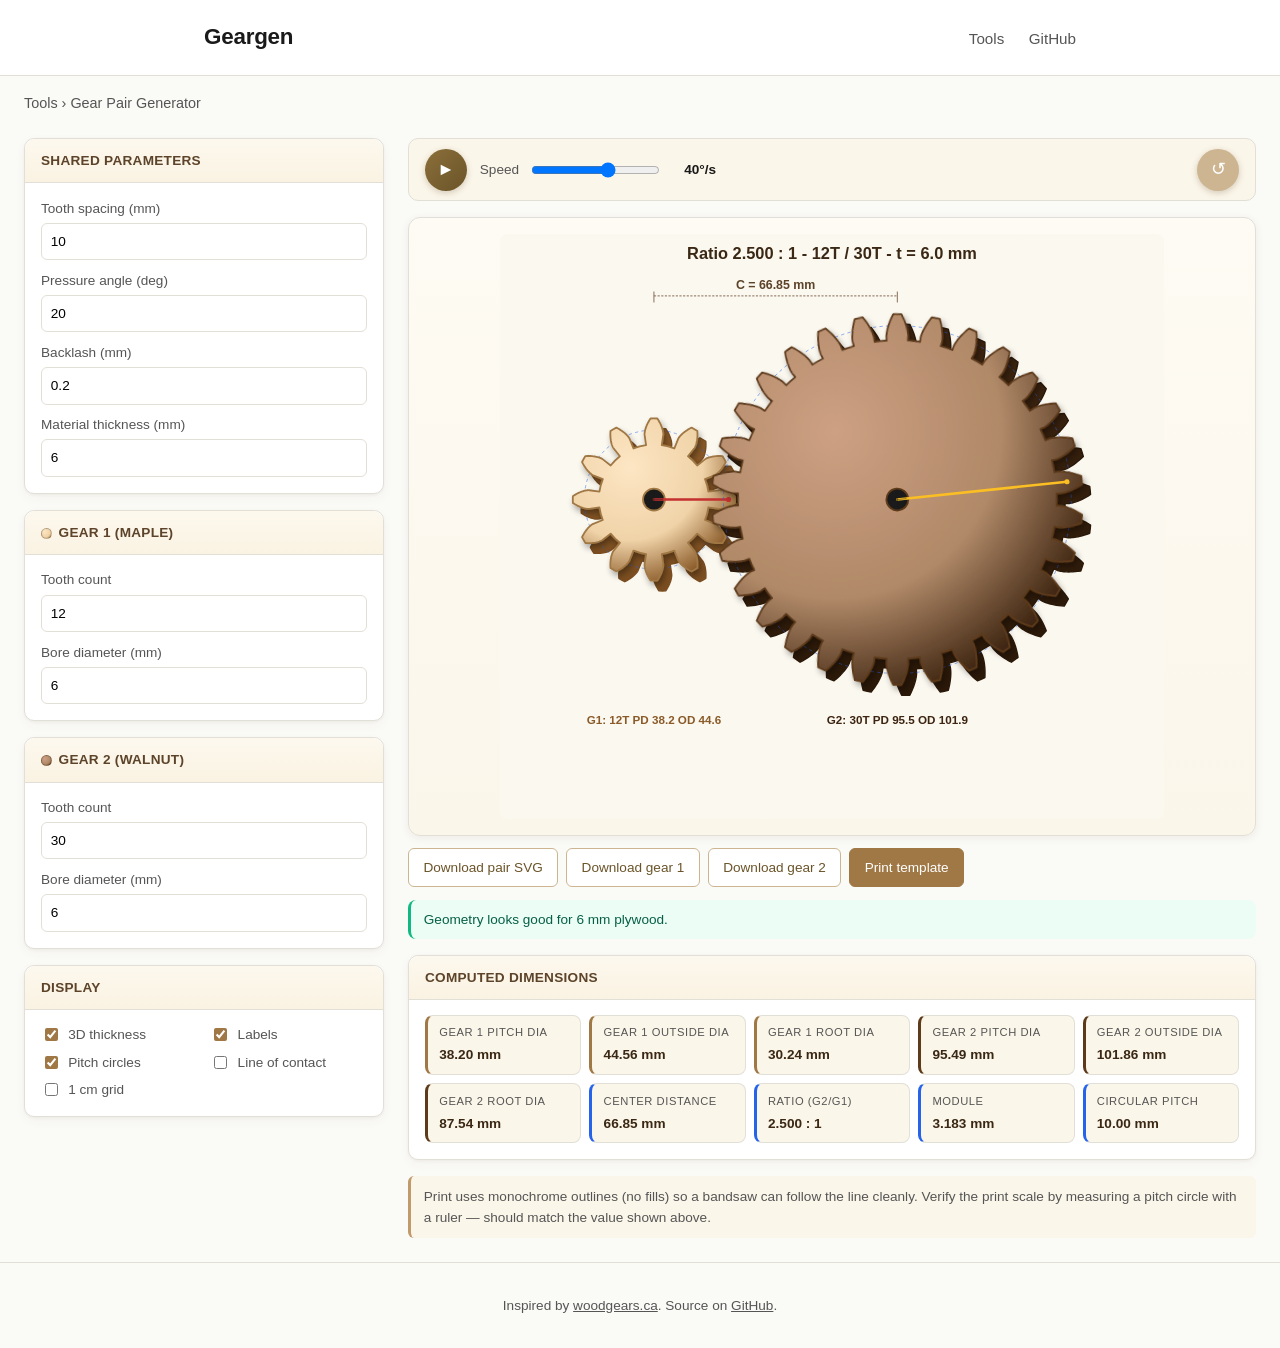
==== commit 78e99243: "Update: 2026-05-25 16:11" ====
--- a/tools/gear-generator/index.html
+++ b/tools/gear-generator/index.html
@@ -258,10 +258,11 @@
           <div class="card-header">Display</div>
           <div class="card-body">
             <div class="toggles">
+              <label><input type="checkbox" id="tShow3D" checked> 3D thickness</label>
+              <label><input type="checkbox" id="tShowAnnot" checked> Labels</label>
               <label><input type="checkbox" id="tShowPitch" checked> Pitch circles</label>
               <label><input type="checkbox" id="tShowLOC"> Line of contact</label>
               <label><input type="checkbox" id="tShowGrid"> 1 cm grid</label>
-              <label><input type="checkbox" id="tShowAnnot" checked> Labels</label>
             </div>
           </div>
         </div>
@@ -332,6 +333,7 @@
         showGrid: $('tShowGrid').checked,
         showLineOfContact: $('tShowLOC').checked,
         showAnnotations: $('tShowAnnot').checked,
+        show3D: $('tShow3D').checked,
       };
     }
     const fmt = (n, d=2) => n.toFixed(d) + ' mm';
@@ -346,6 +348,7 @@
         showGrid: i.showGrid,
         showLineOfContact: i.showLineOfContact,
         showAnnotations: i.showAnnotations,
+        depth: i.show3D ? i.material : 0,
       });
       stage.innerHTML = lastResult.svg;
       applyRotation();
@@ -355,14 +358,18 @@
 
     function applyRotation() {
       if (!lastResult) return;
-      const { g1, g2, centerDistance, gear2PhaseDeg } = lastResult;
+      const { g1, g2, centerDistance, gear2PhaseDeg, depthDX = 0, depthDY = 0 } = lastResult;
       // External mesh: gears rotate in opposite directions; gear 2 speed = -N1/N2 of gear 1.
       const theta1 = baseTheta1;
       const theta2 = gear2PhaseDeg - theta1 * (g1.N / g2.N);
-      const el1 = document.getElementById('gear1Group');
-      const el2 = document.getElementById('gear2Group');
-      if (el1) el1.setAttribute('transform', `translate(0 0) rotate(${theta1})`);
-      if (el2) el2.setAttribute('transform', `translate(${centerDistance} 0) rotate(${theta2})`);
+      const f1 = document.getElementById('gear1Group');
+      const f2 = document.getElementById('gear2Group');
+      const b1 = document.getElementById('gear1GroupBack');
+      const b2 = document.getElementById('gear2GroupBack');
+      if (f1) f1.setAttribute('transform', `translate(0 0) rotate(${theta1})`);
+      if (f2) f2.setAttribute('transform', `translate(${centerDistance} 0) rotate(${theta2})`);
+      if (b1) b1.setAttribute('transform', `translate(${depthDX} ${depthDY}) rotate(${theta1})`);
+      if (b2) b2.setAttribute('transform', `translate(${centerDistance + depthDX} ${depthDY}) rotate(${theta2})`);
     }
 
     function renderStats(i, r) {
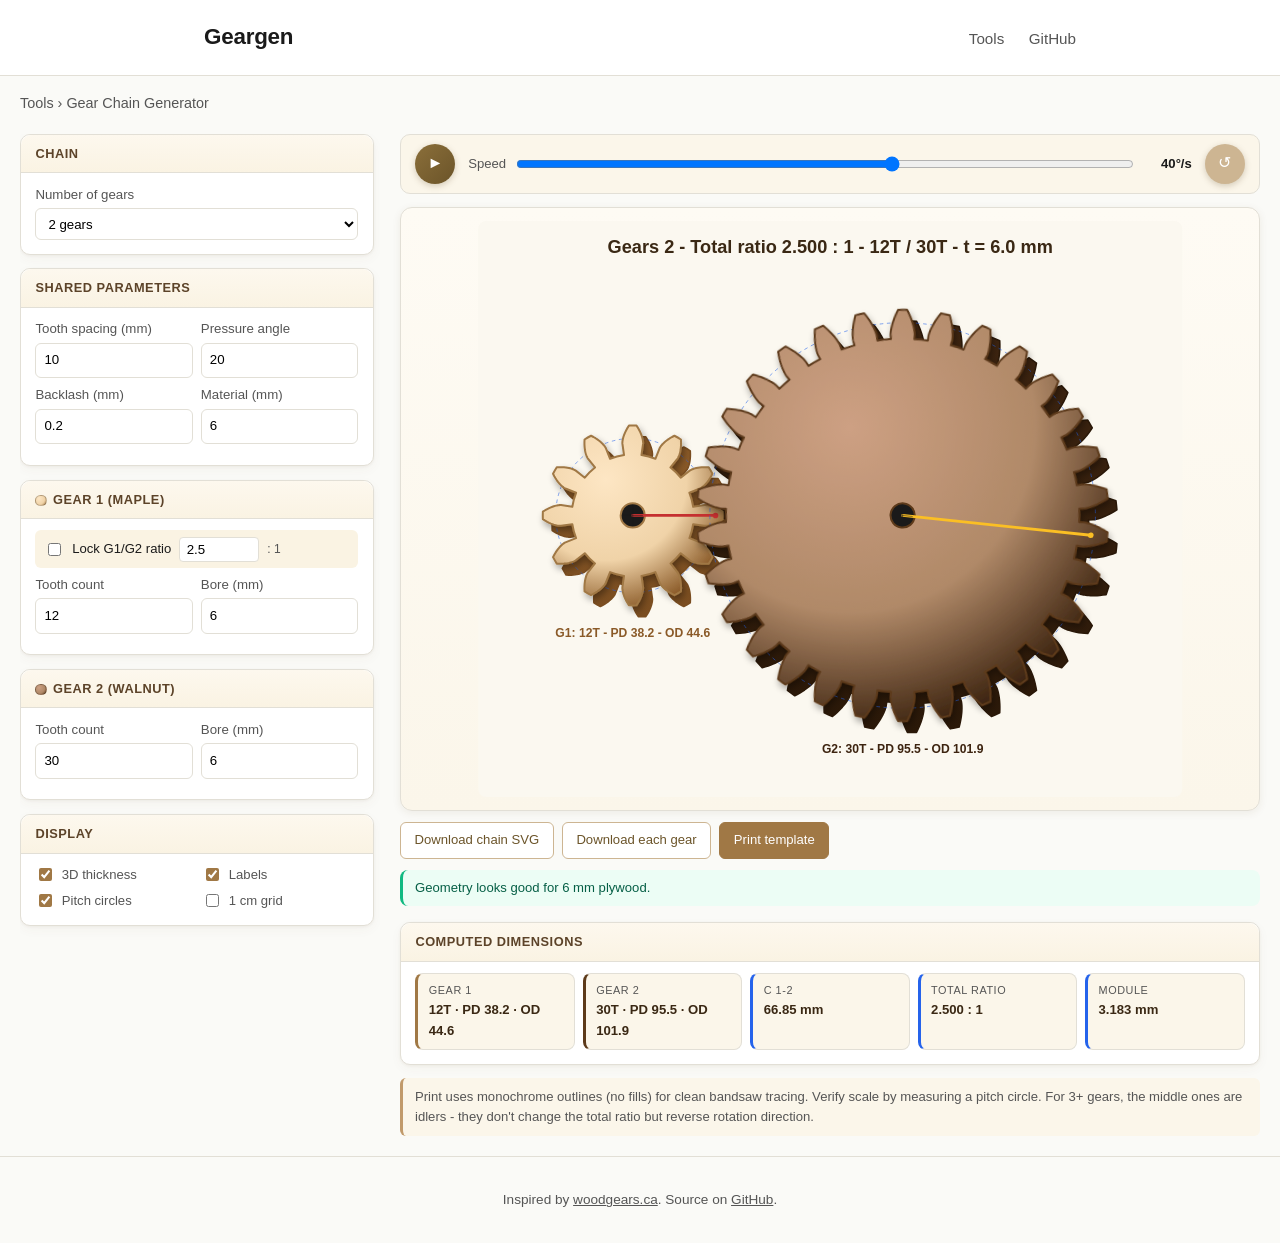
==== commit 3c697e22: "Update: 2026-05-25 16:39" ====
--- a/tools/gear-generator/index.html
+++ b/tools/gear-generator/index.html
@@ -1,471 +1,422 @@
 <!DOCTYPE html>
 <html lang="en">
 <head>
-  <meta charset="UTF-8">
-  <meta name="viewport" content="width=device-width, initial-scale=1">
-  <title>Gear Pair Generator - Geargen</title>
-  <link rel="stylesheet" href="../../css/style.css">
-  <style>
-    /* === Layout === */
-    main.workspace {
-      max-width: 1280px;
-      display: grid;
-      grid-template-columns: 360px 1fr;
-      gap: 1.5rem;
-      padding: 1.5rem;
-      align-items: start;
-    }
-    @media (max-width: 960px) {
-      main.workspace { grid-template-columns: 1fr; }
-    }
-    .col-controls { position: sticky; top: 1rem; }
-    .col-visual { min-width: 0; }
-
-    /* === Cards === */
-    .card {
-      background: var(--bg-card);
-      border: 1px solid var(--border);
-      border-radius: 10px;
-      box-shadow: 0 1px 3px rgba(94, 70, 30, 0.06), 0 4px 12px rgba(94, 70, 30, 0.04);
-      margin-bottom: 1rem;
-    }
-    .card-header {
-      padding: 0.7rem 1rem;
-      border-bottom: 1px solid var(--border);
-      font-size: 0.85rem;
-      font-weight: 600;
-      letter-spacing: 0.02em;
-      color: #5c4329;
-      text-transform: uppercase;
-      background: linear-gradient(to bottom, #fdf8ee, #faf3e3);
-      border-radius: 10px 10px 0 0;
-      display: flex; align-items: center; justify-content: space-between;
-    }
-    .card-body { padding: 0.9rem 1rem 1rem; }
-
-    /* === Inputs === */
-    .field { display: flex; flex-direction: column; margin-bottom: 0.6rem; font-size: 0.85rem; }
-    .field:last-child { margin-bottom: 0; }
-    .field label { color: var(--fg-soft); margin-bottom: 0.25rem; font-weight: 500; }
-    .field .row { display: flex; align-items: center; gap: 0.5rem; }
-    .field input[type=number], .field select {
-      font: inherit;
-      padding: 0.45rem 0.55rem;
-      border: 1px solid var(--border);
-      border-radius: 6px;
-      background: #fff;
-      width: 100%;
-    }
-    .field input[type=range] { flex: 1; }
-    .field input:focus, .field select:focus {
-      outline: 2px solid #c19a6b;
-      outline-offset: -1px;
-      border-color: #a07845;
-    }
-
-    /* === Two-gear color tags === */
-    .tag {
-      display: inline-block;
-      width: 0.7rem; height: 0.7rem;
-      border-radius: 50%;
-      vertical-align: middle;
-      margin-right: 0.4rem;
-      border: 1px solid rgba(0,0,0,0.2);
-    }
-    .tag.maple  { background: radial-gradient(circle at 30% 30%, #fde6c4, #f0d3a8 60%, #a07845); }
-    .tag.walnut { background: radial-gradient(circle at 30% 30%, #cda083, #b08968 60%, #5d3a1a); }
-
-    /* === Toggles === */
-    .toggles { display: grid; grid-template-columns: 1fr 1fr; gap: 0.4rem 0.8rem; font-size: 0.85rem; }
-    .toggles label { display: flex; align-items: center; gap: 0.45rem; cursor: pointer; color: var(--fg-soft); }
-    .toggles input { accent-color: #a07845; }
-
-    /* === Animation bar === */
-    .anim-bar {
-      display: flex; align-items: center; gap: 0.8rem;
-      padding: 0.6rem 1rem;
-      background: #fbf6ea;
-      border: 1px solid var(--border);
-      border-radius: 10px;
-      margin-bottom: 1rem;
-    }
-    .anim-bar button.play {
-      width: 42px; height: 42px; border-radius: 50%;
-      border: none; cursor: pointer;
-      background: linear-gradient(135deg, #8b6f3a, #6b5429);
-      color: white; font-size: 1.1rem; display: flex; align-items: center; justify-content: center;
-      box-shadow: 0 2px 6px rgba(94, 70, 30, 0.25);
-    }
-    .anim-bar button.play:hover { transform: translateY(-1px); }
-    .anim-bar .speed { flex: 1; display: flex; align-items: center; gap: 0.6rem; font-size: 0.85rem; color: var(--fg-soft); }
-    .anim-bar .speed-val { font-variant-numeric: tabular-nums; min-width: 2.8rem; text-align: right; color: var(--fg); font-weight: 600; }
-
-    /* === Visualization === */
-    .stage {
-      background: linear-gradient(180deg, #fefbf4, #fbf6ea);
-      border: 1px solid var(--border);
-      border-radius: 12px;
-      box-shadow: 0 2px 8px rgba(94, 70, 30, 0.08);
-      padding: 1rem;
-      min-height: 320px;
-    }
-    .stage svg { display: block; width: 100%; height: auto; max-height: 65vh; }
-
-    /* === Stats grid === */
-    .stats-grid {
-      display: grid;
-      grid-template-columns: repeat(auto-fit, minmax(150px, 1fr));
-      gap: 0.5rem;
-      padding: 0;
-      margin: 0;
-      list-style: none;
-    }
-    .stats-grid li {
-      background: #fbf6ea;
-      border: 1px solid var(--border);
-      border-radius: 8px;
-      padding: 0.55rem 0.7rem;
-      font-size: 0.85rem;
-    }
-    .stats-grid .k {
-      display: block;
-      font-size: 0.7rem;
-      text-transform: uppercase;
-      letter-spacing: 0.05em;
-      color: var(--fg-soft);
-      margin-bottom: 0.15rem;
-    }
-    .stats-grid .v { font-weight: 600; font-variant-numeric: tabular-nums; color: #3a2814; }
-    .stats-grid li.g1 { border-left: 3px solid #a07845; }
-    .stats-grid li.g2 { border-left: 3px solid #5d3a1a; }
-    .stats-grid li.shared { border-left: 3px solid #2563eb; }
-
-    /* === Action bar === */
-    .actions-bar {
-      display: flex; flex-wrap: wrap; gap: 0.5rem;
-      margin-top: 0.75rem;
-    }
-    .actions-bar button {
-      font: inherit;
-      padding: 0.5rem 0.9rem;
-      border: 1px solid #a07845;
-      background: #a07845;
-      color: white;
-      border-radius: 6px;
-      cursor: pointer;
-      font-size: 0.85rem;
-      font-weight: 500;
-    }
-    .actions-bar button.secondary {
-      background: white; color: #6b5429; border-color: #cdb592;
-    }
-    .actions-bar button:hover { transform: translateY(-1px); box-shadow: 0 2px 4px rgba(94, 70, 30, 0.15); }
-
-    /* === Warnings === */
-    .alerts { margin-top: 0.8rem; }
-    .alert {
-      padding: 0.55rem 0.8rem;
-      border-radius: 8px;
-      margin-bottom: 0.4rem;
-      font-size: 0.85rem;
-      border-left: 3px solid;
-    }
-    .alert.warn { background: #fff4e0; border-color: #d97706; color: #78350f; }
-    .alert.ok   { background: #ecfdf5; border-color: #10b981; color: #065f46; }
-
-    /* === Breadcrumb === */
-    .breadcrumb { padding: 1rem 1.5rem 0; max-width: 1280px; margin: 0 auto; }
-
-    /* === Print: hide everything except SVG === */
-    @media print {
-      header.site, footer.site, .col-controls, .anim-bar, .actions-bar, .alerts, .breadcrumb, .card-header, .tip { display: none !important; }
-      main.workspace { grid-template-columns: 1fr; padding: 0; max-width: none; }
-      .stage { border: none; box-shadow: none; padding: 0; background: white; }
-    }
-
-    .tip { font-size: 0.85rem; color: var(--fg-soft); margin-top: 0.8rem; padding: 0.6rem 0.8rem; background: #fbf6ea; border-radius: 6px; border-left: 3px solid #c19a6b; }
-  </style>
+<meta charset="UTF-8">
+<meta name="viewport" content="width=device-width, initial-scale=1">
+<title>Gear Chain Generator - Geargen</title>
+<link rel="stylesheet" href="../../css/style.css">
+<style>
+main.workspace { max-width: 1280px; display: grid; grid-template-columns: 360px 1fr; gap: 1.25rem; padding: 1.25rem; align-items: start; }
+@media (max-width: 960px) { main.workspace { grid-template-columns: 1fr; } }
+.col-controls { position: sticky; top: 1rem; max-height: calc(100vh - 1.5rem); overflow-y: auto; padding-right: 0.4rem; }
+.col-visual { min-width: 0; }
+.card { background: var(--bg-card); border: 1px solid var(--border); border-radius: 10px; box-shadow: 0 1px 3px rgba(94,70,30,0.06), 0 4px 12px rgba(94,70,30,0.04); margin-bottom: 0.85rem; }
+.card-header { padding: 0.55rem 0.9rem; border-bottom: 1px solid var(--border); font-size: 0.8rem; font-weight: 700; letter-spacing: 0.04em; color: #5c4329; text-transform: uppercase; background: linear-gradient(to bottom, #fdf8ee, #faf3e3); border-radius: 10px 10px 0 0; display: flex; align-items: center; justify-content: space-between; gap: 0.5rem; }
+.card-header .pill { font-size: 0.65rem; padding: 0.1rem 0.4rem; border-radius: 99px; background: #e5dbc4; color: #5c4329; letter-spacing: 0; text-transform: none; font-weight: 600; }
+.card-body { padding: 0.7rem 0.9rem 0.85rem; }
+.field { display: flex; flex-direction: column; margin-bottom: 0.45rem; font-size: 0.83rem; }
+.field:last-child { margin-bottom: 0; }
+.field label { color: var(--fg-soft); margin-bottom: 0.2rem; font-weight: 500; }
+.field-row { display: grid; grid-template-columns: 1fr 1fr; gap: 0.5rem; }
+.field input[type=number], .field select { font: inherit; padding: 0.4rem 0.5rem; border: 1px solid var(--border); border-radius: 6px; background: #fff; width: 100%; }
+.field input:focus, .field select:focus { outline: 2px solid #c19a6b; outline-offset: -1px; border-color: #a07845; }
+.tag { display: inline-block; width: 0.7rem; height: 0.7rem; border-radius: 50%; vertical-align: middle; margin-right: 0.4rem; border: 1px solid rgba(0,0,0,0.2); }
+.tag.maple  { background: radial-gradient(circle at 30% 30%, #fde6c4, #f0d3a8 60%, #a07845); }
+.tag.walnut { background: radial-gradient(circle at 30% 30%, #cda083, #b08968 60%, #5d3a1a); }
+.tag.cherry { background: radial-gradient(circle at 30% 30%, #ecb09a, #d18768 60%, #7a3a23); }
+.tag.oak    { background: radial-gradient(circle at 30% 30%, #e3c89a, #c9a87a 60%, #7a5b30); }
+.toggles { display: grid; grid-template-columns: 1fr 1fr; gap: 0.35rem 0.7rem; font-size: 0.82rem; }
+.toggles label { display: flex; align-items: center; gap: 0.4rem; cursor: pointer; color: var(--fg-soft); }
+.toggles input { accent-color: #a07845; }
+.lock-row { display: flex; align-items: center; gap: 0.5rem; padding: 0.4rem 0.55rem; background: #faf3e3; border-radius: 6px; margin-bottom: 0.4rem; font-size: 0.82rem; }
+.lock-row input[type=checkbox] { accent-color: #a07845; }
+.lock-row input[type=number] { width: 5rem; padding: 0.25rem 0.4rem; border: 1px solid var(--border); border-radius: 4px; }
+.anim-bar { display: flex; align-items: center; gap: 0.8rem; padding: 0.55rem 0.9rem; background: #fbf6ea; border: 1px solid var(--border); border-radius: 10px; margin-bottom: 0.85rem; }
+.anim-bar button.play { width: 40px; height: 40px; border-radius: 50%; border: none; cursor: pointer; background: linear-gradient(135deg, #8b6f3a, #6b5429); color: white; font-size: 1rem; display: flex; align-items: center; justify-content: center; box-shadow: 0 2px 6px rgba(94,70,30,0.25); }
+.anim-bar button.play.muted { background: #cdb592; }
+.anim-bar button.play:hover { transform: translateY(-1px); }
+.anim-bar .speed { flex: 1; display: flex; align-items: center; gap: 0.5rem; font-size: 0.82rem; color: var(--fg-soft); }
+.anim-bar .speed-val { font-variant-numeric: tabular-nums; min-width: 3rem; text-align: right; color: var(--fg); font-weight: 600; }
+.stage { background: linear-gradient(180deg, #fefbf4, #fbf6ea); border: 1px solid var(--border); border-radius: 12px; box-shadow: 0 2px 8px rgba(94,70,30,0.08); padding: 0.8rem; min-height: 340px; }
+.stage svg { display: block; width: 100%; height: auto; max-height: 64vh; }
+.stats-grid { display: grid; grid-template-columns: repeat(auto-fit, minmax(150px, 1fr)); gap: 0.5rem; padding: 0; margin: 0; list-style: none; }
+.stats-grid li { background: #fbf6ea; border: 1px solid var(--border); border-radius: 8px; padding: 0.5rem 0.65rem; font-size: 0.82rem; }
+.stats-grid .k { display: block; font-size: 0.68rem; text-transform: uppercase; letter-spacing: 0.05em; color: var(--fg-soft); margin-bottom: 0.1rem; }
+.stats-grid .v { font-weight: 600; font-variant-numeric: tabular-nums; color: #3a2814; }
+.stats-grid li.g1 { border-left: 3px solid #a07845; }
+.stats-grid li.g2 { border-left: 3px solid #5d3a1a; }
+.stats-grid li.g3 { border-left: 3px solid #7a3a23; }
+.stats-grid li.g4 { border-left: 3px solid #7a5b30; }
+.stats-grid li.shared { border-left: 3px solid #2563eb; }
+.actions-bar { display: flex; flex-wrap: wrap; gap: 0.5rem; margin-top: 0.7rem; }
+.actions-bar button { font: inherit; padding: 0.45rem 0.85rem; border: 1px solid #a07845; background: #a07845; color: white; border-radius: 6px; cursor: pointer; font-size: 0.82rem; font-weight: 500; }
+.actions-bar button.secondary { background: white; color: #6b5429; border-color: #cdb592; }
+.actions-bar button:hover { transform: translateY(-1px); box-shadow: 0 2px 4px rgba(94,70,30,0.15); }
+.alerts { margin-top: 0.7rem; }
+.alert { padding: 0.5rem 0.75rem; border-radius: 8px; margin-bottom: 0.35rem; font-size: 0.82rem; border-left: 3px solid; }
+.alert.warn { background: #fff4e0; border-color: #d97706; color: #78350f; }
+.alert.ok   { background: #ecfdf5; border-color: #10b981; color: #065f46; }
+.breadcrumb { padding: 1rem 1.25rem 0; max-width: 1280px; margin: 0 auto; }
+.tip { font-size: 0.82rem; color: var(--fg-soft); margin-top: 0.7rem; padding: 0.55rem 0.75rem; background: #fbf6ea; border-radius: 6px; border-left: 3px solid #c19a6b; }
+.gear-card.hidden { display: none; }
+@media print {
+  header.site, footer.site, .col-controls, .anim-bar, .actions-bar, .alerts, .breadcrumb, .card-header, .tip { display: none !important; }
+  main.workspace { grid-template-columns: 1fr; padding: 0; max-width: none; }
+  .stage { border: none; box-shadow: none; padding: 0; background: white; }
+}
+</style>
 </head>
 <body>
-  <header class="site">
-    <div class="inner">
-      <h1>Geargen</h1>
-      <nav>
-        <a href="../../index.html">Tools</a>
-        <a href="https://github.com/Ayoub-Torkian/geargen">GitHub</a>
-      </nav>
-    </div>
-  </header>
-
-  <div class="breadcrumb"><a href="../../index.html">Tools</a> &rsaquo; Gear Pair Generator</div>
-
-  <main class="workspace">
-    <!-- LEFT: controls -->
-    <div class="col-controls">
-      <form id="gearForm" onsubmit="return false;">
-
-        <div class="card">
-          <div class="card-header">Shared parameters</div>
-          <div class="card-body">
+<header class="site">
+  <div class="inner">
+    <h1>Geargen</h1>
+    <nav>
+      <a href="../../index.html">Tools</a>
+      <a href="https://github.com/Ayoub-Torkian/geargen">GitHub</a>
+    </nav>
+  </div>
+</header>
+
+<div class="breadcrumb"><a href="../../index.html">Tools</a> &rsaquo; Gear Chain Generator</div>
+
+<main class="workspace">
+  <div class="col-controls">
+    <form id="gearForm" onsubmit="return false;">
+
+      <div class="card">
+        <div class="card-header">Chain</div>
+        <div class="card-body">
+          <div class="field">
+            <label for="numGears">Number of gears</label>
+            <select id="numGears">
+              <option value="2" selected>2 gears</option>
+              <option value="3">3 gears (1 idler)</option>
+              <option value="4">4 gears (2 idlers)</option>
+            </select>
+          </div>
+        </div>
+      </div>
+
+      <div class="card">
+        <div class="card-header">Shared parameters</div>
+        <div class="card-body">
+          <div class="field-row">
             <div class="field">
               <label for="spacing">Tooth spacing (mm)</label>
               <input type="number" id="spacing" min="3" max="40" step="0.5" value="10">
             </div>
             <div class="field">
-              <label for="pressure">Pressure angle (deg)</label>
+              <label for="pressure">Pressure angle</label>
               <input type="number" id="pressure" min="10" max="30" step="0.5" value="20">
             </div>
+          </div>
+          <div class="field-row">
             <div class="field">
               <label for="backlash">Backlash (mm)</label>
               <input type="number" id="backlash" min="0" max="2" step="0.05" value="0.2">
             </div>
             <div class="field">
-              <label for="material">Material thickness (mm)</label>
+              <label for="material">Material (mm)</label>
               <input type="number" id="material" min="3" max="25" step="0.5" value="6">
             </div>
           </div>
         </div>
-
-        <div class="card">
-          <div class="card-header"><span><span class="tag maple"></span>Gear 1 (maple)</span></div>
-          <div class="card-body">
+      </div>
+
+      <div class="card">
+        <div class="card-header"><span><span class="tag maple"></span>Gear 1 (maple)</span></div>
+        <div class="card-body">
+          <div class="lock-row">
+            <input type="checkbox" id="ratioLock">
+            <label for="ratioLock">Lock G1/G2 ratio</label>
+            <input type="number" id="ratioTarget" step="0.1" min="0.1" value="2.5" title="N2 / N1">
+            <span style="color:var(--fg-soft);font-size:0.75rem">: 1</span>
+          </div>
+          <div class="field-row">
             <div class="field">
               <label for="teeth1">Tooth count</label>
               <input type="number" id="teeth1" min="6" max="200" step="1" value="12">
             </div>
             <div class="field">
-              <label for="bore1">Bore diameter (mm)</label>
+              <label for="bore1">Bore (mm)</label>
               <input type="number" id="bore1" min="0" max="50" step="0.5" value="6">
             </div>
           </div>
         </div>
-
-        <div class="card">
-          <div class="card-header"><span><span class="tag walnut"></span>Gear 2 (walnut)</span></div>
-          <div class="card-body">
+      </div>
+
+      <div class="card gear-card" id="card2">
+        <div class="card-header"><span><span class="tag walnut"></span>Gear 2 (walnut)</span></div>
+        <div class="card-body">
+          <div class="field-row">
             <div class="field">
               <label for="teeth2">Tooth count</label>
               <input type="number" id="teeth2" min="6" max="200" step="1" value="30">
             </div>
             <div class="field">
-              <label for="bore2">Bore diameter (mm)</label>
+              <label for="bore2">Bore (mm)</label>
               <input type="number" id="bore2" min="0" max="50" step="0.5" value="6">
             </div>
           </div>
         </div>
-
-        <div class="card">
-          <div class="card-header">Display</div>
-          <div class="card-body">
-            <div class="toggles">
-              <label><input type="checkbox" id="tShow3D" checked> 3D thickness</label>
-              <label><input type="checkbox" id="tShowAnnot" checked> Labels</label>
-              <label><input type="checkbox" id="tShowPitch" checked> Pitch circles</label>
-              <label><input type="checkbox" id="tShowLOC"> Line of contact</label>
-              <label><input type="checkbox" id="tShowGrid"> 1 cm grid</label>
-            </div>
-          </div>
-        </div>
-      </form>
+      </div>
+
+      <div class="card gear-card hidden" id="card3">
+        <div class="card-header"><span><span class="tag cherry"></span>Gear 3 (cherry)</span><span class="pill">idler</span></div>
+        <div class="card-body">
+          <div class="field-row">
+            <div class="field">
+              <label for="teeth3">Tooth count</label>
+              <input type="number" id="teeth3" min="6" max="200" step="1" value="20">
+            </div>
+            <div class="field">
+              <label for="bore3">Bore (mm)</label>
+              <input type="number" id="bore3" min="0" max="50" step="0.5" value="6">
+            </div>
+          </div>
+        </div>
+      </div>
+
+      <div class="card gear-card hidden" id="card4">
+        <div class="card-header"><span><span class="tag oak"></span>Gear 4 (oak)</span><span class="pill">output</span></div>
+        <div class="card-body">
+          <div class="field-row">
+            <div class="field">
+              <label for="teeth4">Tooth count</label>
+              <input type="number" id="teeth4" min="6" max="200" step="1" value="40">
+            </div>
+            <div class="field">
+              <label for="bore4">Bore (mm)</label>
+              <input type="number" id="bore4" min="0" max="50" step="0.5" value="6">
+            </div>
+          </div>
+        </div>
+      </div>
+
+      <div class="card">
+        <div class="card-header">Display</div>
+        <div class="card-body">
+          <div class="toggles">
+            <label><input type="checkbox" id="tShow3D" checked> 3D thickness</label>
+            <label><input type="checkbox" id="tShowAnnot" checked> Labels</label>
+            <label><input type="checkbox" id="tShowPitch" checked> Pitch circles</label>
+            <label><input type="checkbox" id="tShowGrid"> 1 cm grid</label>
+          </div>
+        </div>
+      </div>
+    </form>
+  </div>
+
+  <div class="col-visual">
+    <div class="anim-bar">
+      <button class="play" id="playBtn" title="Play / pause">&#9658;</button>
+      <div class="speed">
+        <span>Speed</span>
+        <input type="range" id="speed" min="-180" max="180" step="5" value="40" style="flex:1">
+        <span class="speed-val" id="speedVal">40&deg;/s</span>
+      </div>
+      <button class="play muted" id="resetBtn" title="Reset rotation">&#x21BA;</button>
     </div>
 
-    <!-- RIGHT: visualization -->
-    <div class="col-visual">
-
-      <div class="anim-bar">
-        <button class="play" id="playBtn" title="Play / pause">&#9658;</button>
-        <div class="speed">
-          <span>Speed</span>
-          <input type="range" id="speed" min="-180" max="180" step="5" value="40">
-          <span class="speed-val" id="speedVal">40&deg;/s</span>
-        </div>
-        <button class="play" id="resetBtn" title="Reset rotation" style="background:#cdb592;">&#x21BA;</button>
-      </div>
-
-      <div class="stage" id="stage"></div>
-
-      <div class="actions-bar">
-        <button class="secondary" id="dlBoth">Download pair SVG</button>
-        <button class="secondary" id="dlGear1">Download gear 1</button>
-        <button class="secondary" id="dlGear2">Download gear 2</button>
-        <button id="printBtn">Print template</button>
-      </div>
-
-      <div class="alerts" id="alerts"></div>
-
-      <div class="card" style="margin-top: 1rem;">
-        <div class="card-header">Computed dimensions</div>
-        <div class="card-body">
-          <ul class="stats-grid" id="stats"></ul>
-        </div>
-      </div>
-
-      <div class="tip">Print uses monochrome outlines (no fills) so a bandsaw can follow the line cleanly. Verify the print scale by measuring a pitch circle with a ruler &mdash; should match the value shown above.</div>
+    <div class="stage" id="stage"></div>
+
+    <div class="actions-bar">
+      <button class="secondary" id="dlChain">Download chain SVG</button>
+      <button class="secondary" id="dlEach">Download each gear</button>
+      <button id="printBtn">Print template</button>
     </div>
-  </main>
-
-  <footer class="site">
-    Inspired by <a href="https://woodgears.ca">woodgears.ca</a>. Source on <a href="https://github.com/Ayoub-Torkian/geargen">GitHub</a>.
-  </footer>
-
-  <script type="module">
-    import { renderGearPair, renderSingleGear } from './gear.js';
-
-    const $ = id => document.getElementById(id);
-    const stage = $('stage'), statsEl = $('stats'), alertsEl = $('alerts');
-
-    let lastResult = null;     // last pair result (svg, g1, g2, cd, ratio, gear2PhaseDeg)
-    let baseTheta1 = 0;        // gear 1 base rotation (degrees), advanced by animation
-
-    function getInputs() {
-      const spacing = Math.max(3, parseFloat($('spacing').value) || 10);
-      return {
-        spacing,
-        m: spacing / Math.PI,
-        alphaDeg: Math.max(10, parseFloat($('pressure').value) || 20),
-        backlash: Math.max(0, parseFloat($('backlash').value) || 0),
-        material: Math.max(0, parseFloat($('material').value) || 6),
-        N1: Math.max(4, parseInt($('teeth1').value, 10) || 12),
-        N2: Math.max(4, parseInt($('teeth2').value, 10) || 30),
-        bore1: Math.max(0, parseFloat($('bore1').value) || 0),
-        bore2: Math.max(0, parseFloat($('bore2').value) || 0),
-        showPitch: $('tShowPitch').checked,
-        showGrid: $('tShowGrid').checked,
-        showLineOfContact: $('tShowLOC').checked,
-        showAnnotations: $('tShowAnnot').checked,
-        show3D: $('tShow3D').checked,
-      };
-    }
-    const fmt = (n, d=2) => n.toFixed(d) + ' mm';
-
-    function generate() {
-      const i = getInputs();
-      lastResult = renderGearPair(i.N1, i.N2, i.m, i.alphaDeg, {
-        style: 'preview',
-        backlash: i.backlash,
-        bore1: i.bore1, bore2: i.bore2,
-        showPitch: i.showPitch,
-        showGrid: i.showGrid,
-        showLineOfContact: i.showLineOfContact,
-        showAnnotations: i.showAnnotations,
-        depth: i.show3D ? i.material : 0,
-      });
-      stage.innerHTML = lastResult.svg;
-      applyRotation();
-      renderStats(i, lastResult);
-      renderAlerts(i, lastResult);
-    }
-
-    function applyRotation() {
-      if (!lastResult) return;
-      const { g1, g2, centerDistance, gear2PhaseDeg, depthDX = 0, depthDY = 0 } = lastResult;
-      // External mesh: gears rotate in opposite directions; gear 2 speed = -N1/N2 of gear 1.
-      const theta1 = baseTheta1;
-      const theta2 = gear2PhaseDeg - theta1 * (g1.N / g2.N);
-      const f1 = document.getElementById('gear1Group');
-      const f2 = document.getElementById('gear2Group');
-      const b1 = document.getElementById('gear1GroupBack');
-      const b2 = document.getElementById('gear2GroupBack');
-      if (f1) f1.setAttribute('transform', `translate(0 0) rotate(${theta1})`);
-      if (f2) f2.setAttribute('transform', `translate(${centerDistance} 0) rotate(${theta2})`);
-      if (b1) b1.setAttribute('transform', `translate(${depthDX} ${depthDY}) rotate(${theta1})`);
-      if (b2) b2.setAttribute('transform', `translate(${centerDistance + depthDX} ${depthDY}) rotate(${theta2})`);
-    }
-
-    function renderStats(i, r) {
-      statsEl.innerHTML = `
-        <li class="g1"><span class="k">Gear 1 pitch dia</span><span class="v">${fmt(r.g1.rp * 2)}</span></li>
-        <li class="g1"><span class="k">Gear 1 outside dia</span><span class="v">${fmt(r.g1.raEff * 2)}</span></li>
-        <li class="g1"><span class="k">Gear 1 root dia</span><span class="v">${fmt(r.g1.rf * 2)}</span></li>
-        <li class="g2"><span class="k">Gear 2 pitch dia</span><span class="v">${fmt(r.g2.rp * 2)}</span></li>
-        <li class="g2"><span class="k">Gear 2 outside dia</span><span class="v">${fmt(r.g2.raEff * 2)}</span></li>
-        <li class="g2"><span class="k">Gear 2 root dia</span><span class="v">${fmt(r.g2.rf * 2)}</span></li>
-        <li class="shared"><span class="k">Center distance</span><span class="v">${fmt(r.centerDistance)}</span></li>
-        <li class="shared"><span class="k">Ratio (G2/G1)</span><span class="v">${r.ratio.toFixed(3)} : 1</span></li>
-        <li class="shared"><span class="k">Module</span><span class="v">${i.m.toFixed(3)} mm</span></li>
-        <li class="shared"><span class="k">Circular pitch</span><span class="v">${fmt(i.spacing)}</span></li>
-      `;
-    }
-
-    function renderAlerts(i, r) {
-      const w = [];
-      if (i.spacing < i.material + 1) {
-        w.push(`<div class="alert warn">Tooth spacing (${i.spacing} mm) is small for ${i.material} mm plywood. Try &ge; ${(i.material + 2).toFixed(1)} mm to avoid fragile teeth.</div>`);
-      }
-      if (r.g1.pointedTip || r.g2.pointedTip) {
-        w.push(`<div class="alert warn">Pointed teeth at this tooth count + pressure angle. Increase pressure angle or tooth count.</div>`);
-      }
-      if (i.N1 < 12 && i.alphaDeg < 20) {
-        w.push(`<div class="alert warn">Gear 1 has only ${i.N1} teeth at ${i.alphaDeg}&deg; &mdash; risk of undercut. Try 20&deg;+.</div>`);
-      }
-      if (i.N2 < 12 && i.alphaDeg < 20) {
-        w.push(`<div class="alert warn">Gear 2 has only ${i.N2} teeth at ${i.alphaDeg}&deg; &mdash; risk of undercut.</div>`);
-      }
-      if (w.length === 0) w.push(`<div class="alert ok">Geometry looks good for ${i.material} mm plywood.</div>`);
-      alertsEl.innerHTML = w.join('');
-    }
-
-    /* === Animation === */
-    let playing = false, lastTime = 0, speedDegPerSec = 40;
-
-    function tick(t) {
-      if (!playing) return;
-      if (lastTime) {
-        baseTheta1 = (baseTheta1 + (t - lastTime) * 0.001 * speedDegPerSec) % 360;
-        applyRotation();
-      }
-      lastTime = t;
-      requestAnimationFrame(tick);
-    }
-
-    $('playBtn').addEventListener('click', () => {
-      playing = !playing;
-      $('playBtn').innerHTML = playing ? '&#10074;&#10074;' : '&#9658;';
-      lastTime = 0;
-      if (playing) requestAnimationFrame(tick);
+
+    <div class="alerts" id="alerts"></div>
+
+    <div class="card" style="margin-top: 1rem;">
+      <div class="card-header">Computed dimensions</div>
+      <div class="card-body"><ul class="stats-grid" id="stats"></ul></div>
+    </div>
+
+    <div class="tip">Print uses monochrome outlines (no fills) for clean bandsaw tracing. Verify scale by measuring a pitch circle. For 3+ gears, the middle ones are idlers - they don't change the total ratio but reverse rotation direction.</div>
+  </div>
+</main>
+
+<footer class="site">Inspired by <a href="https://woodgears.ca">woodgears.ca</a>. Source on <a href="https://github.com/Ayoub-Torkian/geargen">GitHub</a>.</footer>
+
+<script type="module">
+import { renderGearChain, renderSingleGear } from './gear.js';
+
+const $ = id => document.getElementById(id);
+const stage = $('stage'), statsEl = $('stats'), alertsEl = $('alerts');
+let lastResult = null;
+let baseTheta1 = 0;
+let suppressLockSync = false;
+
+function getInputs() {
+  const spacing = Math.max(3, parseFloat($('spacing').value) || 10);
+  const numGears = parseInt($('numGears').value, 10) || 2;
+  const specs = [];
+  for (let i = 1; i <= numGears; i++) {
+    specs.push({
+      N: Math.max(4, parseInt($(`teeth${i}`).value, 10) || 12),
+      bore: Math.max(0, parseFloat($(`bore${i}`).value) || 0),
     });
-    $('resetBtn').addEventListener('click', () => { baseTheta1 = 0; applyRotation(); });
-    $('speed').addEventListener('input', () => {
-      speedDegPerSec = parseFloat($('speed').value) || 0;
-      $('speedVal').textContent = `${speedDegPerSec.toFixed(0)}°/s`;
-    });
-
-    /* === Download === */
-    function dl(svgString, filename) {
-      const blob = new Blob([svgString], { type: 'image/svg+xml;charset=utf-8' });
-      const url = URL.createObjectURL(blob);
-      const a = document.createElement('a');
-      a.href = url; a.download = filename;
-      document.body.appendChild(a); a.click(); a.remove();
-      URL.revokeObjectURL(url);
-    }
-    $('dlBoth').addEventListener('click', () => {
-      const i = getInputs();
-      const { svg } = renderGearPair(i.N1, i.N2, i.m, i.alphaDeg, {
-        style: 'print', backlash: i.backlash, bore1: i.bore1, bore2: i.bore2,
-        showPitch: false, showGrid: false, showLineOfContact: false, showAnnotations: false,
-      });
-      dl(svg, `gear_pair_${i.N1}T_${i.N2}T_p${i.spacing}mm.svg`);
-    });
-    $('dlGear1').addEventListener('click', () => {
-      const i = getInputs();
-      const { svg } = renderSingleGear(i.N1, i.m, i.alphaDeg, { style:'print', backlash:i.backlash, boreDiameter:i.bore1, showPitch:false });
-      dl(svg, `gear1_${i.N1}T_p${i.spacing}mm.svg`);
-    });
-    $('dlGear2').addEventListener('click', () => {
-      const i = getInputs();
-      const { svg } = renderSingleGear(i.N2, i.m, i.alphaDeg, { style:'print', backlash:i.backlash, boreDiameter:i.bore2, showPitch:false });
-      dl(svg, `gear2_${i.N2}T_p${i.spacing}mm.svg`);
-    });
-    $('printBtn').addEventListener('click', () => window.print());
-
-    /* === Live update === */
-    document.querySelectorAll('#gearForm input').forEach(el => {
-      el.addEventListener('input', generate);
-      el.addEventListener('change', generate);
-    });
-
+  }
+  return {
+    numGears, specs, spacing,
+    m: spacing / Math.PI,
+    alphaDeg: Math.max(10, parseFloat($('pressure').value) || 20),
+    backlash: Math.max(0, parseFloat($('backlash').value) || 0),
+    material: Math.max(0, parseFloat($('material').value) || 6),
+    showPitch: $('tShowPitch').checked,
+    showGrid: $('tShowGrid').checked,
+    showAnnotations: $('tShowAnnot').checked,
+    show3D: $('tShow3D').checked,
+    ratioLocked: $('ratioLock').checked,
+    ratioTarget: Math.max(0.1, parseFloat($('ratioTarget').value) || 2.5),
+  };
+}
+
+const fmt = (n, d=2) => n.toFixed(d) + ' mm';
+
+function applyVisibility(numGears) {
+  $('card2').classList.toggle('hidden', numGears < 2);
+  $('card3').classList.toggle('hidden', numGears < 3);
+  $('card4').classList.toggle('hidden', numGears < 4);
+}
+
+function generate() {
+  const i = getInputs();
+  applyVisibility(i.numGears);
+  lastResult = renderGearChain(i.specs, {
+    style: 'preview', m: i.m, alphaDeg: i.alphaDeg, backlash: i.backlash,
+    showPitch: i.showPitch, showGrid: i.showGrid, showAnnotations: i.showAnnotations,
+    depth: i.show3D ? i.material : 0,
+  });
+  stage.innerHTML = lastResult.svg;
+  applyRotation();
+  renderStats(i, lastResult);
+  renderAlerts(i, lastResult);
+}
+
+function applyRotation() {
+  if (!lastResult) return;
+  const { geoms, positions, phasesSvgDeg, depthDX = 0, depthDY = 0 } = lastResult;
+  const theta1 = baseTheta1;
+  for (let k = 0; k < geoms.length; k++) {
+    const dir = (k % 2 === 0) ? 1 : -1;
+    const thetaK = phasesSvgDeg[k] + dir * (geoms[0].N / geoms[k].N) * theta1;
+    const cxSvg = positions[k].cx;
+    const cySvg = -positions[k].cy;   // flip math y -> SVG
+    const front = document.getElementById(`gear${k+1}Group`);
+    const back  = document.getElementById(`gear${k+1}GroupBack`);
+    if (front) front.setAttribute('transform', `translate(${cxSvg} ${cySvg}) rotate(${thetaK})`);
+    if (back)  back.setAttribute('transform',  `translate(${(cxSvg + depthDX).toFixed(4)} ${(cySvg + depthDY).toFixed(4)}) rotate(${thetaK})`);
+  }
+}
+
+function renderStats(i, r) {
+  let html = '';
+  for (let k = 0; k < r.geoms.length; k++) {
+    const g = r.geoms[k];
+    html += `<li class="g${k+1}"><span class="k">Gear ${k+1}</span><span class="v">${g.N}T &middot; PD ${(g.rp*2).toFixed(1)} &middot; OD ${(g.raEff*2).toFixed(1)}</span></li>`;
+  }
+  for (let k = 0; k < r.centerDistances.length; k++) {
+    html += `<li class="shared"><span class="k">C ${k+1}-${k+2}</span><span class="v">${fmt(r.centerDistances[k])}</span></li>`;
+  }
+  html += `<li class="shared"><span class="k">Total ratio</span><span class="v">${r.ratio.toFixed(3)} : 1</span></li>`;
+  html += `<li class="shared"><span class="k">Module</span><span class="v">${i.m.toFixed(3)} mm</span></li>`;
+  statsEl.innerHTML = html;
+}
+
+function renderAlerts(i, r) {
+  const w = [];
+  if (i.spacing < i.material + 1) w.push(`<div class="alert warn">Tooth spacing (${i.spacing} mm) is small for ${i.material} mm plywood. Try &ge; ${(i.material + 2).toFixed(1)} mm.</div>`);
+  for (let k = 0; k < r.geoms.length; k++) {
+    const g = r.geoms[k];
+    if (g.pointedTip) w.push(`<div class="alert warn">Gear ${k+1} has pointed teeth - increase pressure angle or tooth count.</div>`);
+    if (g.N < 12 && i.alphaDeg < 20) w.push(`<div class="alert warn">Gear ${k+1} has only ${g.N} teeth at ${i.alphaDeg}&deg; - risk of undercut. Try 20&deg;+.</div>`);
+  }
+  if (w.length === 0) w.push(`<div class="alert ok">Geometry looks good for ${i.material} mm plywood.</div>`);
+  alertsEl.innerHTML = w.join('');
+}
+
+/* === Ratio lock === */
+function syncRatioFrom(source) {
+  if (suppressLockSync) return;
+  if (!$('ratioLock').checked) return;
+  const target = parseFloat($('ratioTarget').value) || 2.5;
+  suppressLockSync = true;
+  if (source === 'g1') {
+    const n1 = parseInt($('teeth1').value, 10) || 12;
+    $('teeth2').value = Math.max(6, Math.round(n1 * target));
+  } else if (source === 'g2') {
+    const n2 = parseInt($('teeth2').value, 10) || 30;
+    $('teeth1').value = Math.max(6, Math.round(n2 / target));
+  } else if (source === 'target') {
+    const n1 = parseInt($('teeth1').value, 10) || 12;
+    $('teeth2').value = Math.max(6, Math.round(n1 * target));
+  } else if (source === 'lock-on') {
+    // When user just turned on the lock, derive target from current values
+    const n1 = parseInt($('teeth1').value, 10) || 12;
+    const n2 = parseInt($('teeth2').value, 10) || 30;
+    $('ratioTarget').value = (n2 / n1).toFixed(2);
+  }
+  suppressLockSync = false;
+}
+
+/* === Animation === */
+let playing = false, lastTime = 0, speedDegPerSec = 40;
+function tick(t) {
+  if (!playing) return;
+  if (lastTime) {
+    baseTheta1 = (baseTheta1 + (t - lastTime) * 0.001 * speedDegPerSec) % 360;
+    applyRotation();
+  }
+  lastTime = t;
+  requestAnimationFrame(tick);
+}
+$('playBtn').addEventListener('click', () => {
+  playing = !playing;
+  $('playBtn').innerHTML = playing ? '&#10074;&#10074;' : '&#9658;';
+  lastTime = 0;
+  if (playing) requestAnimationFrame(tick);
+});
+$('resetBtn').addEventListener('click', () => { baseTheta1 = 0; applyRotation(); });
+$('speed').addEventListener('input', () => { speedDegPerSec = parseFloat($('speed').value) || 0; $('speedVal').textContent = `${speedDegPerSec.toFixed(0)}°/s`; });
+
+/* === Download === */
+function dl(svg, fn) {
+  const blob = new Blob([svg], { type: 'image/svg+xml;charset=utf-8' });
+  const url = URL.createObjectURL(blob);
+  const a = document.createElement('a');
+  a.href = url; a.download = fn;
+  document.body.appendChild(a); a.click(); a.remove();
+  URL.revokeObjectURL(url);
+}
+$('dlChain').addEventListener('click', () => {
+  const i = getInputs();
+  const r = renderGearChain(i.specs, { style: 'print', m: i.m, alphaDeg: i.alphaDeg, backlash: i.backlash, showPitch: false, showGrid: false, showAnnotations: false, depth: 0 });
+  dl(r.svg, `gear_chain_${i.specs.map(s=>s.N+'T').join('_')}_p${i.spacing}mm.svg`);
+});
+$('dlEach').addEventListener('click', () => {
+  const i = getInputs();
+  for (let k = 0; k < i.specs.length; k++) {
+    const s = i.specs[k];
+    const r = renderSingleGear(s.N, i.m, i.alphaDeg, { style: 'print', backlash: i.backlash, boreDiameter: s.bore, showPitch: false });
+    dl(r.svg, `gear${k+1}_${s.N}T_p${i.spacing}mm.svg`);
+  }
+});
+$('printBtn').addEventListener('click', () => window.print());
+
+/* === Live update === */
+document.querySelectorAll('#gearForm input, #gearForm select').forEach(el => {
+  el.addEventListener('input', (ev) => {
+    if (ev.target.id === 'teeth1') syncRatioFrom('g1');
+    else if (ev.target.id === 'teeth2') syncRatioFrom('g2');
+    else if (ev.target.id === 'ratioTarget') syncRatioFrom('target');
+    else if (ev.target.id === 'ratioLock' && ev.target.checked) syncRatioFrom('lock-on');
     generate();
-  </script>
+  });
+});
+
+generate();
+</script>
 </body>
 </html>
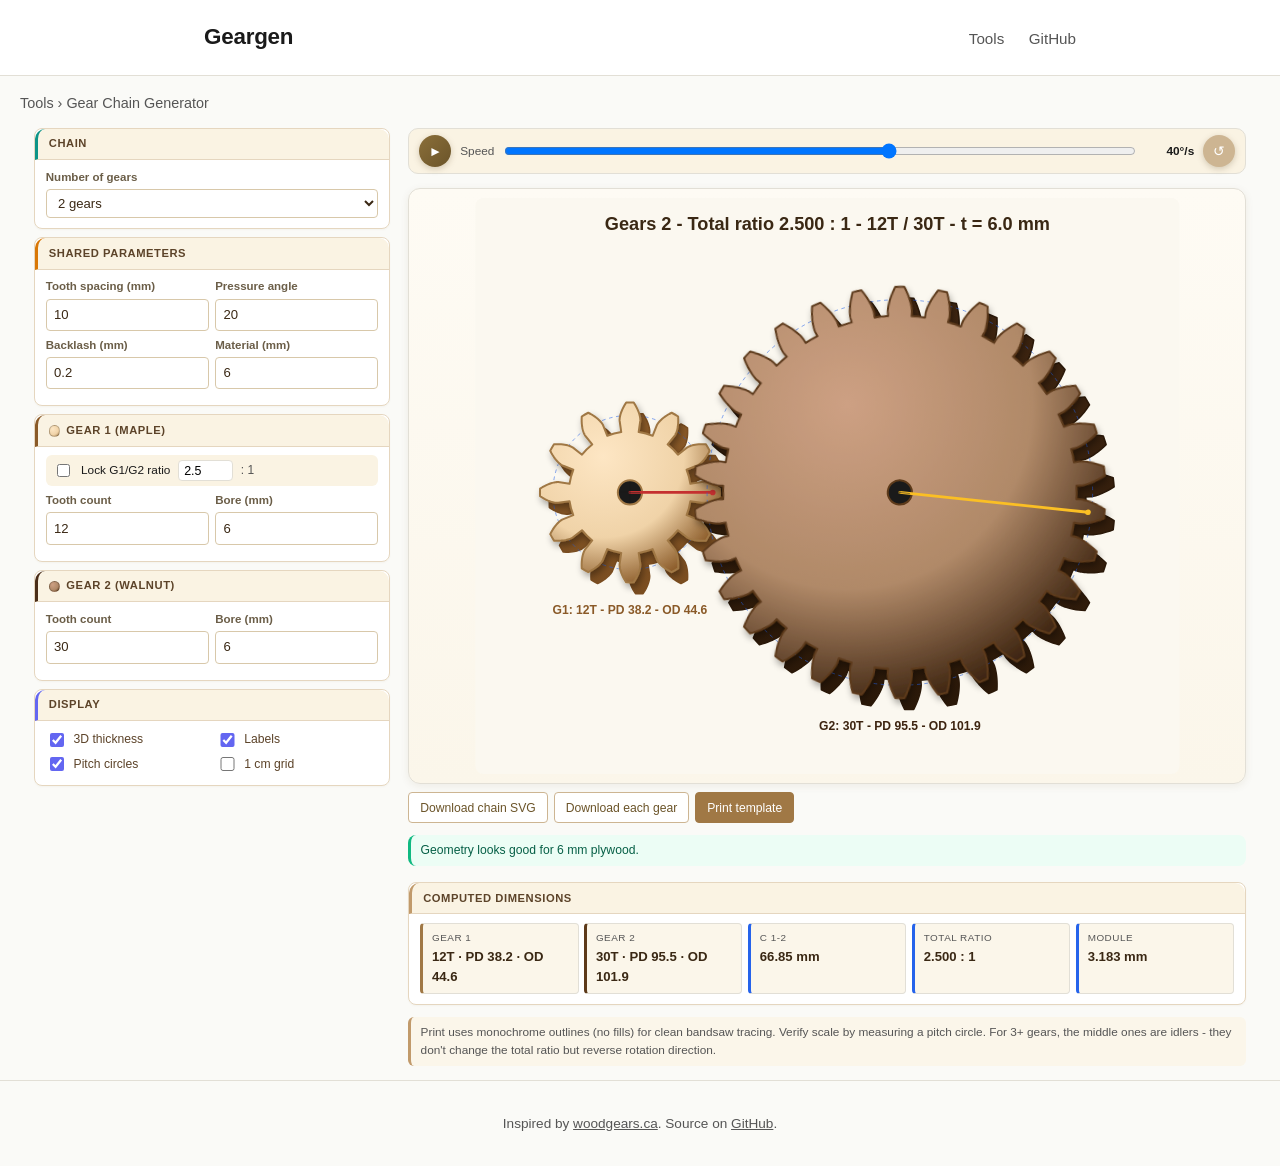
==== commit b0ba1c60: "Update: 2026-05-25 17:06" ====
--- a/tools/gear-generator/index.html
+++ b/tools/gear-generator/index.html
@@ -64,6 +64,52 @@
   main.workspace { grid-template-columns: 1fr; padding: 0; max-width: none; }
   .stage { border: none; box-shadow: none; padding: 0; background: white; }
 }
+
+
+/* ===== Compact + functional theme ===== */
+:root {
+  --m700:#8a5a28; --w700:#4a2e1a; --c700:#6b2a1a; --o700:#5e4520;
+  --teal:#0d9488; --amber:#d97706; --indigo:#6366f1;
+}
+main.workspace { padding: 0.85rem; gap: 0.9rem; max-width: 1240px; }
+.col-controls { padding-right: 0.2rem; }
+.card { background: #fff; border: 1px solid #e5d6bf; border-radius: 8px; margin-bottom: 0.5rem; box-shadow: 0 1px 2px rgba(94,70,30,0.04); overflow: hidden; }
+.card:hover { box-shadow: 0 2px 6px rgba(94,70,30,0.08); }
+.card-header { padding: 0.4rem 0.7rem; font-size: 0.7rem; font-weight: 700; letter-spacing: 0.05em; text-transform: uppercase; color: #5c4329; background: #faf3e3; border-bottom: 1px solid #e5d6bf; border-left: 3px solid #c19a6b; }
+.card.chain  .card-header { border-left-color: var(--teal); }
+.card.shared .card-header { border-left-color: var(--amber); }
+.card.display .card-header { border-left-color: var(--indigo); }
+.card.g1     .card-header { border-left-color: var(--m700); }
+.card.g2     .card-header { border-left-color: var(--w700); }
+.card.g3     .card-header { border-left-color: var(--c700); }
+.card.g4     .card-header { border-left-color: var(--o700); }
+.card-body { padding: 0.55rem 0.7rem 0.65rem; }
+.field { margin-bottom: 0.35rem; font-size: 0.78rem; }
+.field label { font-size: 0.72rem; margin-bottom: 0.15rem; color: #6b5e48; font-weight: 600; }
+.field input[type=number], .field select { padding: 0.32rem 0.45rem; border: 1px solid #d8c8aa; border-radius: 4px; background: #fff; font-size: 0.82rem; font-weight: 500; color: #3a2814; }
+.field input:focus, .field select:focus { outline: none; border-color: #a07845; box-shadow: 0 0 0 2px rgba(193,154,107,0.2); }
+.field-row { gap: 0.4rem; }
+.toggles { gap: 0.25rem 0.55rem; font-size: 0.76rem; }
+.toggles label { padding: 0; background: none; border: 0; color: #5c4329; font-weight: 500; }
+.toggles label:hover { transform: none; box-shadow: none; }
+.toggles input { width: 0.9rem; height: 0.9rem; accent-color: var(--indigo); }
+.lock-row { padding: 0.3rem 0.45rem; font-size: 0.74rem; background: #faf3e3; }
+.lock-row input[type=number] { width: 3.4rem; padding: 0.15rem 0.3rem; font-size: 0.78rem; }
+.anim-bar { padding: 0.4rem 0.65rem; gap: 0.55rem; background: #faf3e3; }
+.anim-bar button.play { width: 32px; height: 32px; font-size: 0.85rem; }
+.anim-bar .speed { font-size: 0.74rem; }
+.actions-bar { gap: 0.35rem; margin-top: 0.55rem; }
+.actions-bar button { padding: 0.32rem 0.7rem; font-size: 0.76rem; font-weight: 500; border-radius: 4px; box-shadow: none; }
+.actions-bar button:hover { transform: none; }
+.stats-grid { gap: 0.35rem; }
+.stats-grid li { padding: 0.35rem 0.55rem; font-size: 0.76rem; border-radius: 4px; }
+.stats-grid .k { font-size: 0.62rem; }
+.stats-grid .v { font-size: 0.82rem; font-weight: 600; }
+.alert { padding: 0.4rem 0.6rem; font-size: 0.76rem; }
+.tip { padding: 0.4rem 0.6rem; font-size: 0.74rem; }
+.stage { padding: 0.55rem; min-height: 300px; }
+.card-header .pill { background: #e5dbc4; color: #5c4329; }
+
 </style>
 </head>
 <body>
@@ -83,7 +129,7 @@
   <div class="col-controls">
     <form id="gearForm" onsubmit="return false;">
 
-      <div class="card">
+      <div class="card chain">
         <div class="card-header">Chain</div>
         <div class="card-body">
           <div class="field">
@@ -97,7 +143,7 @@
         </div>
       </div>
 
-      <div class="card">
+      <div class="card shared">
         <div class="card-header">Shared parameters</div>
         <div class="card-body">
           <div class="field-row">
@@ -123,7 +169,7 @@
         </div>
       </div>
 
-      <div class="card">
+      <div class="card gear g1">
         <div class="card-header"><span><span class="tag maple"></span>Gear 1 (maple)</span></div>
         <div class="card-body">
           <div class="lock-row">
@@ -145,7 +191,7 @@
         </div>
       </div>
 
-      <div class="card gear-card" id="card2">
+      <div class="card gear-card gear g2" id="card2">
         <div class="card-header"><span><span class="tag walnut"></span>Gear 2 (walnut)</span></div>
         <div class="card-body">
           <div class="field-row">
@@ -161,7 +207,7 @@
         </div>
       </div>
 
-      <div class="card gear-card hidden" id="card3">
+      <div class="card gear-card hidden gear g3" id="card3">
         <div class="card-header"><span><span class="tag cherry"></span>Gear 3 (cherry)</span><span class="pill">idler</span></div>
         <div class="card-body">
           <div class="field-row">
@@ -177,7 +223,7 @@
         </div>
       </div>
 
-      <div class="card gear-card hidden" id="card4">
+      <div class="card gear-card hidden gear g4" id="card4">
         <div class="card-header"><span><span class="tag oak"></span>Gear 4 (oak)</span><span class="pill">output</span></div>
         <div class="card-body">
           <div class="field-row">
@@ -193,7 +239,7 @@
         </div>
       </div>
 
-      <div class="card">
+      <div class="card display">
         <div class="card-header">Display</div>
         <div class="card-body">
           <div class="toggles">
